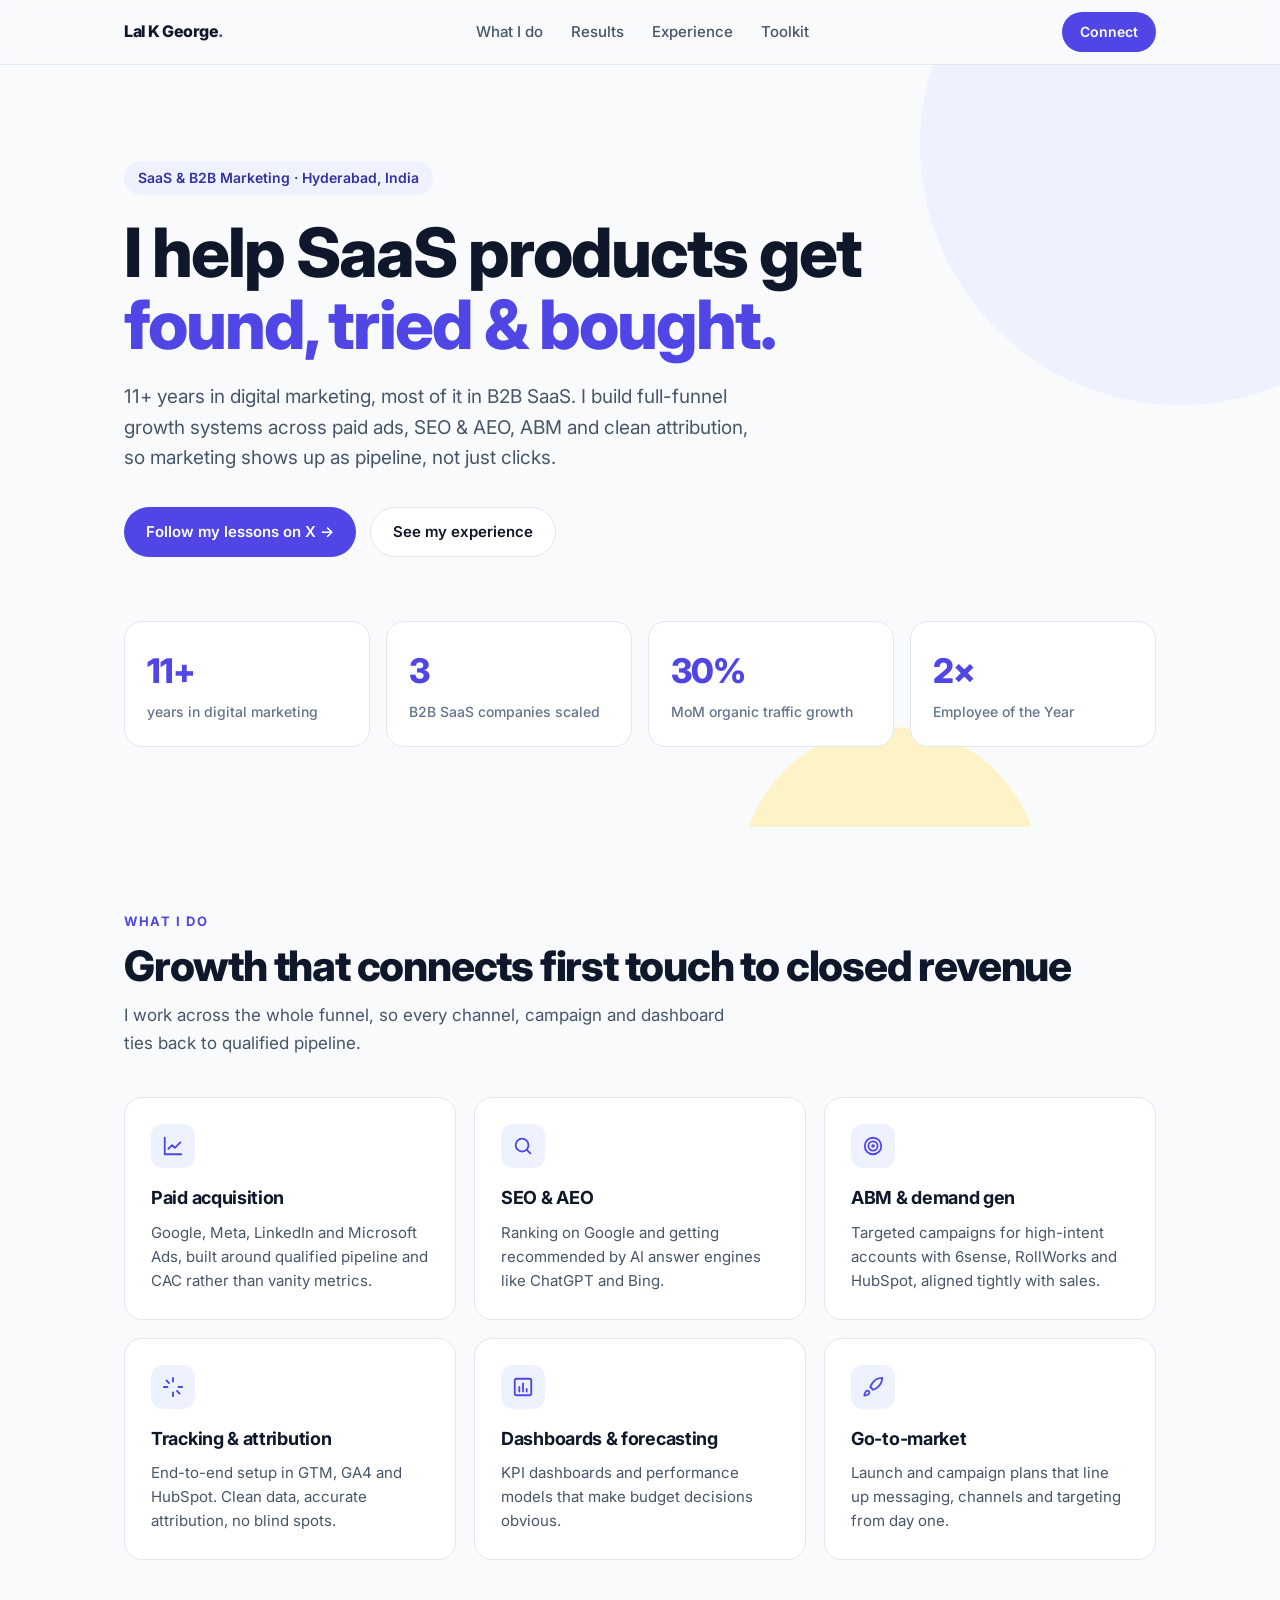
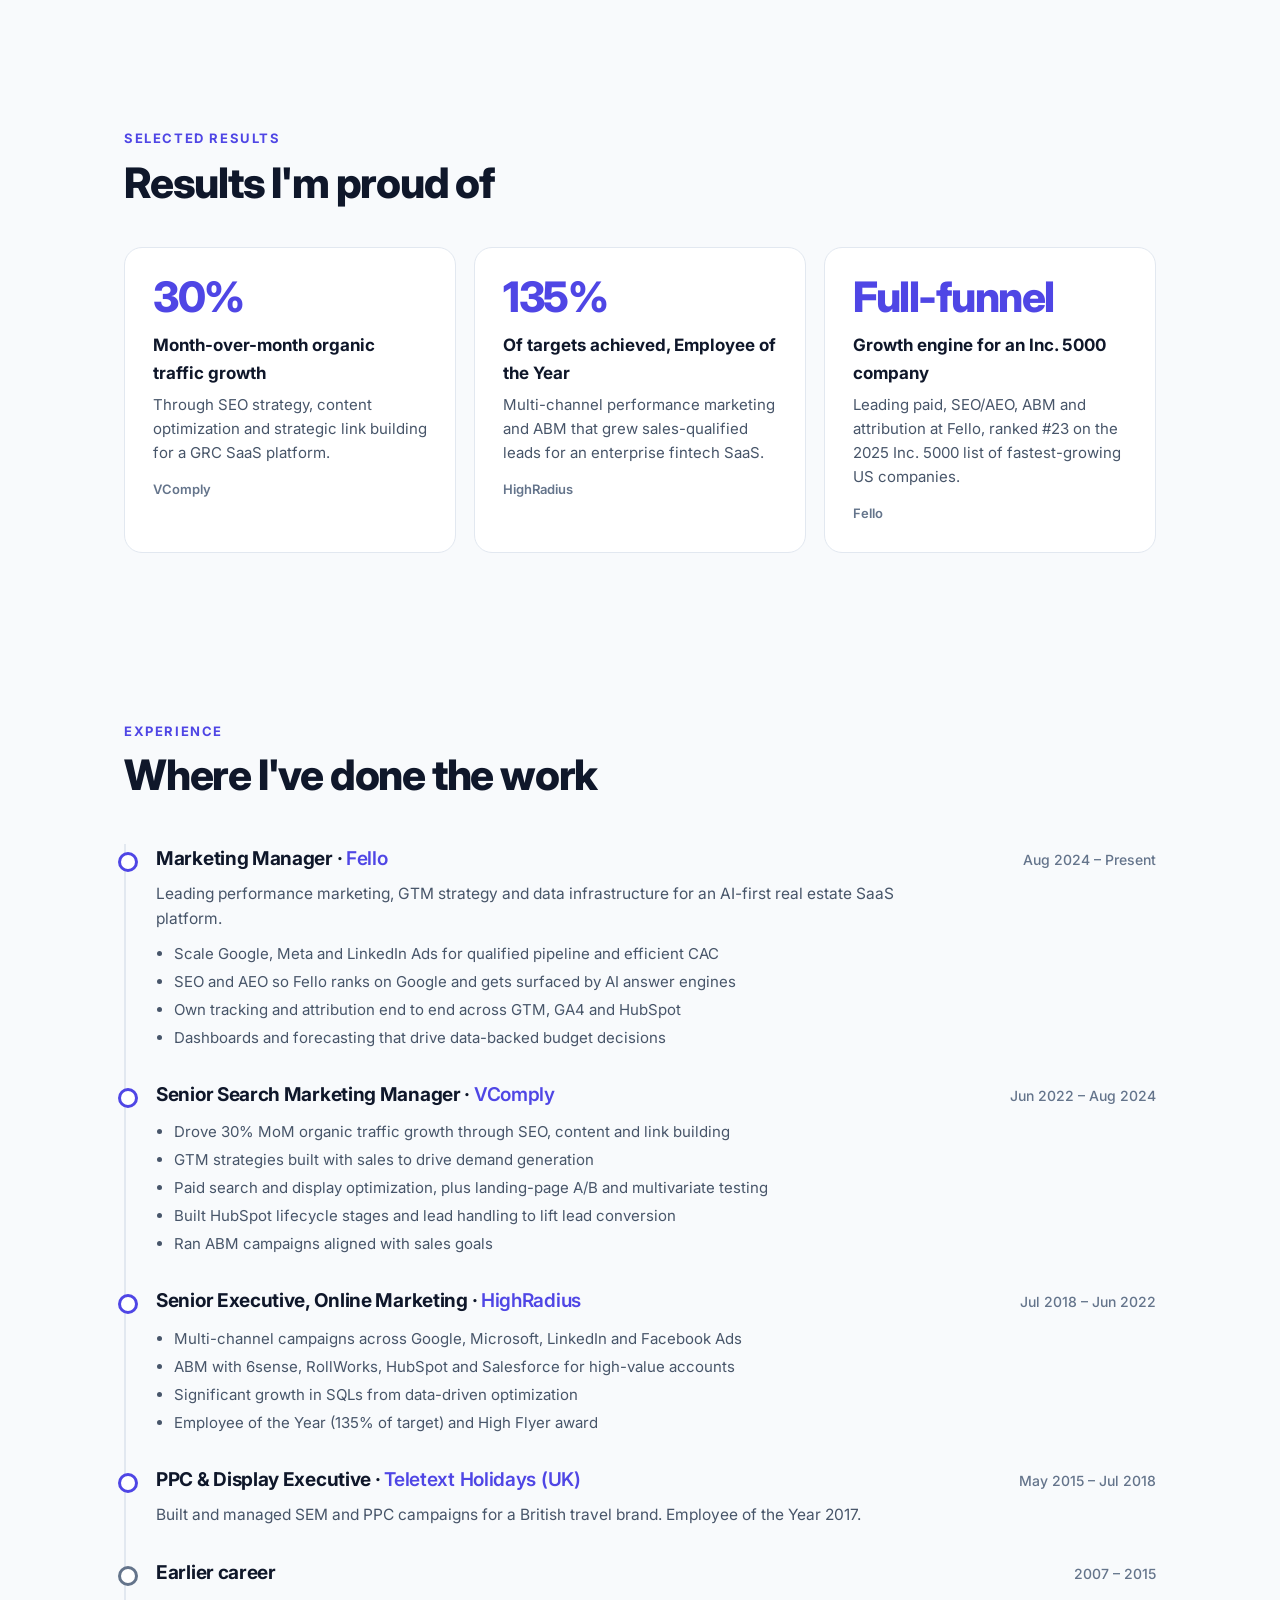
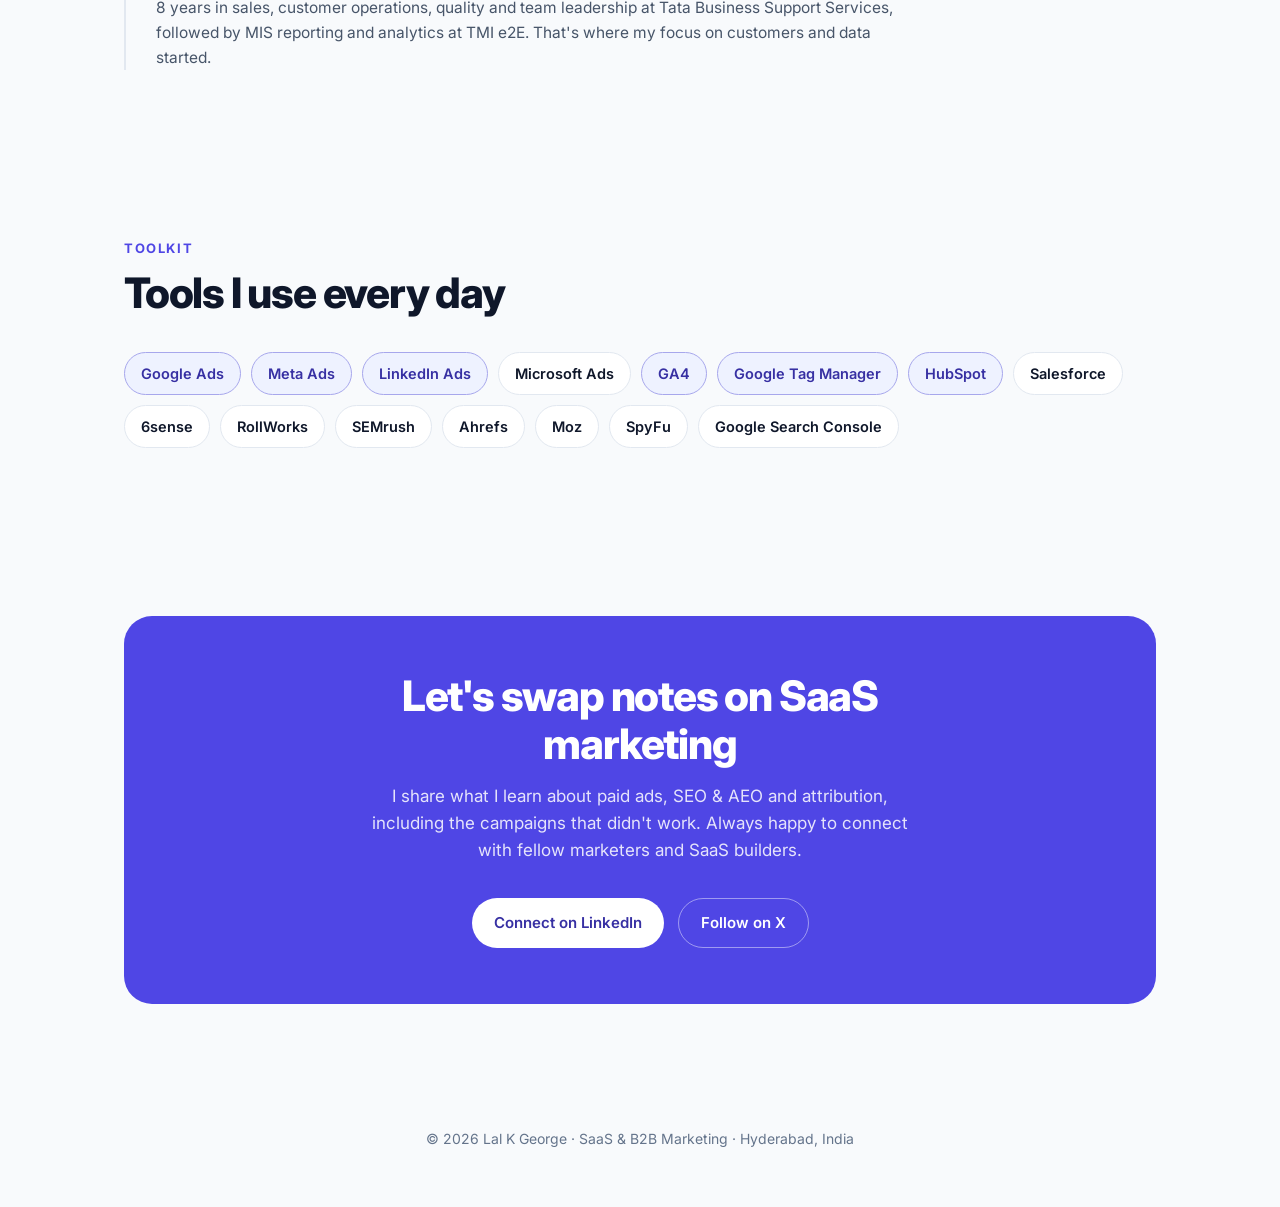
==== index.html @ f2c88217 "Portfolio site Co-Authored-By: Claude Opus 5.5 <noreply@anthropic.com>" ====
<!doctype html>
<html lang="en">
<head>
<meta charset="utf-8">
<meta name="viewport" content="width=device-width, initial-scale=1">
<title>Lal K George | SaaS Marketing</title>
<meta name="description" content="SaaS & B2B marketer with 11+ years in digital marketing. Paid ads, SEO & AEO, ABM, tracking and attribution that turn traffic into pipeline.">
<meta property="og:title" content="Lal K George | SaaS Marketing">
<meta property="og:description" content="SaaS marketer sharing real lessons on paid ads, SEO & AEO, ABM and attribution.">
<meta property="og:type" content="website">
<link rel="icon" href="data:image/svg+xml,<svg xmlns='http://www.w3.org/2000/svg' viewBox='0 0 100 100'><rect width='100' height='100' rx='22' fill='%234f46e5'/><text x='50' y='66' font-size='46' font-family='Arial' font-weight='800' fill='white' text-anchor='middle'>LG</text></svg>">
<link rel="preconnect" href="https://fonts.googleapis.com">
<link rel="preconnect" href="https://fonts.gstatic.com" crossorigin>
<link href="https://fonts.googleapis.com/css2?family=Inter:wght@400;500;600;700;800&display=swap" rel="stylesheet">
<style>
:root{
  --bg:#f8fafc; --surface:#ffffff; --ink:#0f172a; --muted:#475569; --soft:#64748b;
  --line:#e2e8f0; --accent:#4f46e5; --accent-ink:#3730a3; --accent-bg:#eef2ff; --warm:#fef3c7;
  --radius:18px; --max:1080px;
}
@media (prefers-color-scheme: dark){
  :root{--bg:#0b1220; --surface:#111a2e; --ink:#f1f5f9; --muted:#cbd5e1; --soft:#94a3b8;
    --line:#1e293b; --accent:#818cf8; --accent-ink:#c7d2fe; --accent-bg:#1e1b4b; --warm:#3b2f0b;}
}
*{box-sizing:border-box;margin:0;padding:0}
html{scroll-behavior:smooth}
body{background:var(--bg);color:var(--ink);font-family:Inter,-apple-system,Segoe UI,Helvetica,Arial,sans-serif;line-height:1.6;-webkit-font-smoothing:antialiased}
a{color:inherit}
.wrap{max-width:var(--max);margin:0 auto;padding:0 24px}

/* nav */
nav{position:sticky;top:0;z-index:10;background:color-mix(in srgb,var(--bg) 85%,transparent);backdrop-filter:blur(10px);border-bottom:1px solid var(--line)}
nav .wrap{display:flex;align-items:center;justify-content:space-between;height:64px}
.logo{font-weight:800;letter-spacing:-.5px;text-decoration:none}
.logo span{color:var(--accent)}
.links{display:flex;gap:28px;font-size:15px;font-weight:500}
.links a{text-decoration:none;color:var(--muted)}
.links a:hover{color:var(--ink)}
.btn{display:inline-flex;align-items:center;gap:8px;padding:12px 22px;border-radius:999px;font-weight:600;font-size:15px;text-decoration:none;transition:transform .15s ease}
.btn:hover{transform:translateY(-1px)}
.btn-primary{background:var(--accent);color:#fff}
.btn-ghost{border:1.5px solid var(--line);color:var(--ink);background:var(--surface)}
nav .btn{padding:9px 18px;font-size:14px}

/* hero */
.hero{position:relative;overflow:hidden;padding:96px 0 80px}
.blob{position:absolute;border-radius:50%;z-index:-1}
.b1{width:520px;height:520px;background:var(--accent-bg);right:-160px;top:-180px}
.b2{width:300px;height:300px;background:var(--warm);right:240px;bottom:-200px}
.eyebrow{display:inline-block;font-size:14px;font-weight:600;color:var(--accent-ink);background:var(--accent-bg);padding:6px 14px;border-radius:999px;margin-bottom:22px}
h1{font-size:clamp(40px,6vw,68px);line-height:1.05;letter-spacing:-2px;font-weight:800;max-width:820px}
h1 em{font-style:normal;color:var(--accent)}
.lede{margin-top:22px;font-size:19px;color:var(--muted);max-width:640px}
.cta{margin-top:34px;display:flex;gap:14px;flex-wrap:wrap}

/* stats */
.stats{display:grid;grid-template-columns:repeat(4,1fr);gap:16px;margin-top:64px}
.stat{background:var(--surface);border:1px solid var(--line);border-radius:var(--radius);padding:22px}
.stat b{display:block;font-size:34px;letter-spacing:-1px;font-weight:800;color:var(--accent)}
.stat span{font-size:14px;color:var(--soft);font-weight:500}

/* sections */
section{padding:84px 0}
.label{font-size:13px;font-weight:700;letter-spacing:1.6px;text-transform:uppercase;color:var(--accent)}
h2{font-size:clamp(30px,4vw,42px);letter-spacing:-1.2px;line-height:1.15;margin-top:10px;font-weight:800}
.intro{color:var(--muted);margin-top:12px;max-width:620px;font-size:17px}

.grid3{display:grid;grid-template-columns:repeat(3,1fr);gap:18px;margin-top:40px}
.card{background:var(--surface);border:1px solid var(--line);border-radius:var(--radius);padding:26px}
.card .ic{width:44px;height:44px;border-radius:12px;background:var(--accent-bg);color:var(--accent);display:grid;place-items:center;margin-bottom:16px}
.card h3{font-size:18px;letter-spacing:-.3px}
.card p{color:var(--muted);font-size:15px;margin-top:8px}

/* results */
.results{display:grid;grid-template-columns:repeat(3,1fr);gap:18px;margin-top:40px}
.result{border-radius:var(--radius);padding:28px;background:var(--surface);border:1px solid var(--line);position:relative;overflow:hidden}
.result .big{font-size:42px;font-weight:800;letter-spacing:-1.5px;color:var(--accent);line-height:1}
.result h3{margin-top:14px;font-size:17px}
.result p{color:var(--muted);font-size:15px;margin-top:6px}
.result .where{margin-top:14px;font-size:13px;color:var(--soft);font-weight:600}

/* timeline */
.timeline{margin-top:44px;border-left:2px solid var(--line);padding-left:30px;display:grid;gap:30px}
.job{position:relative}
.job:before{content:"";position:absolute;left:-38px;top:8px;width:14px;height:14px;border-radius:50%;background:var(--surface);border:3px solid var(--accent)}
.job .top{display:flex;justify-content:space-between;gap:16px;flex-wrap:wrap;align-items:baseline}
.job h3{font-size:19px;letter-spacing:-.3px}
.job .co{color:var(--accent);font-weight:600}
.job .when{font-size:14px;color:var(--soft);font-weight:500}
.job p{color:var(--muted);margin-top:8px;font-size:15.5px;max-width:760px}
.job ul{margin-top:10px;padding-left:18px;color:var(--muted);font-size:15px;display:grid;gap:4px;max-width:760px}
.job.earlier:before{border-color:var(--soft)}

/* toolkit */
.tools{display:flex;flex-wrap:wrap;gap:10px;margin-top:34px}
.tool{padding:9px 16px;border-radius:999px;background:var(--surface);border:1.5px solid var(--line);font-size:14.5px;font-weight:600}
.tool.k{border-color:color-mix(in srgb,var(--accent) 40%,var(--line));color:var(--accent-ink);background:var(--accent-bg)}

/* contact */
.contact{background:var(--accent);color:#fff;border-radius:28px;padding:56px;text-align:center;position:relative;overflow:hidden}
.contact h2{color:#fff;margin:0 auto;max-width:640px}
.contact p{color:rgba(255,255,255,.85);margin:14px auto 0;max-width:560px;font-size:17px}
.contact .cta{justify-content:center}
.contact .btn-primary{background:#fff;color:#3730a3}
.contact .btn-ghost{background:transparent;color:#fff;border-color:rgba(255,255,255,.45)}
footer{padding:40px 0 56px;color:var(--soft);font-size:14px;text-align:center}

@media (max-width:860px){
  .links{display:none}
  .stats{grid-template-columns:repeat(2,1fr)}
  .grid3,.results{grid-template-columns:1fr}
  .hero{padding:64px 0 56px}
  section{padding:64px 0}
  .contact{padding:40px 22px}
  .b2{right:-60px}
}
@media (max-width:420px){ .wrap{padding:0 16px} .stat b{font-size:28px} }
</style>
</head>
<body>

<nav>
  <div class="wrap">
    <a class="logo" href="#">Lal K George<span>.</span></a>
    <div class="links">
      <a href="#services">What I do</a>
      <a href="#results">Results</a>
      <a href="#experience">Experience</a>
      <a href="#toolkit">Toolkit</a>
    </div>
    <a class="btn btn-primary" href="#contact">Connect</a>
  </div>
</nav>

<header class="hero">
  <div class="blob b1"></div><div class="blob b2"></div>
  <div class="wrap">
    <span class="eyebrow">SaaS &amp; B2B Marketing · Hyderabad, India</span>
    <h1>I help SaaS products get <em>found, tried &amp; bought.</em></h1>
    <p class="lede">11+ years in digital marketing, most of it in B2B SaaS. I build full-funnel growth systems across paid ads, SEO &amp; AEO, ABM and clean attribution, so marketing shows up as pipeline, not just clicks.</p>
    <div class="cta">
      <a class="btn btn-primary" href="https://x.com/LALKGEORGE" target="_blank" rel="noopener">Follow my lessons on X →</a>
      <a class="btn btn-ghost" href="#experience">See my experience</a>
    </div>

    <div class="stats">
      <div class="stat"><b>11+</b><span>years in digital marketing</span></div>
      <div class="stat"><b>3</b><span>B2B SaaS companies scaled</span></div>
      <div class="stat"><b>30%</b><span>MoM organic traffic growth</span></div>
      <div class="stat"><b>2×</b><span>Employee of the Year</span></div>
    </div>
  </div>
</header>

<section id="services">
  <div class="wrap">
    <div class="label">What I do</div>
    <h2>Growth that connects first touch to closed revenue</h2>
    <p class="intro">I work across the whole funnel, so every channel, campaign and dashboard ties back to qualified pipeline.</p>
    <div class="grid3">
      <div class="card">
        <div class="ic"><svg width="22" height="22" viewBox="0 0 24 24" fill="none" stroke="currentColor" stroke-width="2" stroke-linecap="round" stroke-linejoin="round"><path d="M3 3v18h18"/><path d="m7 15 4-4 3 3 6-6"/></svg></div>
        <h3>Paid acquisition</h3>
        <p>Google, Meta, LinkedIn and Microsoft Ads, built around qualified pipeline and CAC rather than vanity metrics.</p>
      </div>
      <div class="card">
        <div class="ic"><svg width="22" height="22" viewBox="0 0 24 24" fill="none" stroke="currentColor" stroke-width="2" stroke-linecap="round" stroke-linejoin="round"><circle cx="11" cy="11" r="7"/><path d="m20 20-3.5-3.5"/></svg></div>
        <h3>SEO &amp; AEO</h3>
        <p>Ranking on Google and getting recommended by AI answer engines like ChatGPT and Bing.</p>
      </div>
      <div class="card">
        <div class="ic"><svg width="22" height="22" viewBox="0 0 24 24" fill="none" stroke="currentColor" stroke-width="2" stroke-linecap="round" stroke-linejoin="round"><circle cx="12" cy="12" r="9"/><circle cx="12" cy="12" r="5"/><circle cx="12" cy="12" r="1"/></svg></div>
        <h3>ABM &amp; demand gen</h3>
        <p>Targeted campaigns for high-intent accounts with 6sense, RollWorks and HubSpot, aligned tightly with sales.</p>
      </div>
      <div class="card">
        <div class="ic"><svg width="22" height="22" viewBox="0 0 24 24" fill="none" stroke="currentColor" stroke-width="2" stroke-linecap="round" stroke-linejoin="round"><path d="M12 2v4M12 18v4M4.9 4.9l2.8 2.8M16.3 16.3l2.8 2.8M2 12h4M18 12h4"/></svg></div>
        <h3>Tracking &amp; attribution</h3>
        <p>End-to-end setup in GTM, GA4 and HubSpot. Clean data, accurate attribution, no blind spots.</p>
      </div>
      <div class="card">
        <div class="ic"><svg width="22" height="22" viewBox="0 0 24 24" fill="none" stroke="currentColor" stroke-width="2" stroke-linecap="round" stroke-linejoin="round"><rect x="3" y="3" width="18" height="18" rx="2"/><path d="M8 17v-5M12 17V8M16 17v-3"/></svg></div>
        <h3>Dashboards &amp; forecasting</h3>
        <p>KPI dashboards and performance models that make budget decisions obvious.</p>
      </div>
      <div class="card">
        <div class="ic"><svg width="22" height="22" viewBox="0 0 24 24" fill="none" stroke="currentColor" stroke-width="2" stroke-linecap="round" stroke-linejoin="round"><path d="M4.5 16.5c-1.5 1.3-2 5-2 5s3.7-.5 5-2c.7-.8.7-2.1-.1-2.9a2.2 2.2 0 0 0-2.9-.1z"/><path d="M12 15l-3-3a22 22 0 0 1 2-3.9A12.9 12.9 0 0 1 22 2c0 2.7-.8 7.5-6 11a22.4 22.4 0 0 1-4 2z"/></svg></div>
        <h3>Go-to-market</h3>
        <p>Launch and campaign plans that line up messaging, channels and targeting from day one.</p>
      </div>
    </div>
  </div>
</section>

<section id="results">
  <div class="wrap">
    <div class="label">Selected results</div>
    <h2>Results I'm proud of</h2>
    <div class="results">
      <div class="result">
        <div class="big">30%</div>
        <h3>Month-over-month organic traffic growth</h3>
        <p>Through SEO strategy, content optimization and strategic link building for a GRC SaaS platform.</p>
        <div class="where">VComply</div>
      </div>
      <div class="result">
        <div class="big">135%</div>
        <h3>Of targets achieved, Employee of the Year</h3>
        <p>Multi-channel performance marketing and ABM that grew sales-qualified leads for an enterprise fintech SaaS.</p>
        <div class="where">HighRadius</div>
      </div>
      <div class="result">
        <div class="big">Full-funnel</div>
        <h3>Growth engine for an Inc. 5000 company</h3>
        <p>Leading paid, SEO/AEO, ABM and attribution at Fello, ranked #23 on the 2025 Inc. 5000 list of fastest-growing US companies.</p>
        <div class="where">Fello</div>
      </div>
    </div>
  </div>
</section>

<section id="experience">
  <div class="wrap">
    <div class="label">Experience</div>
    <h2>Where I've done the work</h2>
    <div class="timeline">
      <div class="job">
        <div class="top"><h3>Marketing Manager · <span class="co">Fello</span></h3><span class="when">Aug 2024 – Present</span></div>
        <p>Leading performance marketing, GTM strategy and data infrastructure for an AI-first real estate SaaS platform.</p>
        <ul>
          <li>Scale Google, Meta and LinkedIn Ads for qualified pipeline and efficient CAC</li>
          <li>SEO and AEO so Fello ranks on Google and gets surfaced by AI answer engines</li>
          <li>Own tracking and attribution end to end across GTM, GA4 and HubSpot</li>
          <li>Dashboards and forecasting that drive data-backed budget decisions</li>
        </ul>
      </div>
      <div class="job">
        <div class="top"><h3>Senior Search Marketing Manager · <span class="co">VComply</span></h3><span class="when">Jun 2022 – Aug 2024</span></div>
        <ul>
          <li>Drove 30% MoM organic traffic growth through SEO, content and link building</li>
          <li>GTM strategies built with sales to drive demand generation</li>
          <li>Paid search and display optimization, plus landing-page A/B and multivariate testing</li>
          <li>Built HubSpot lifecycle stages and lead handling to lift lead conversion</li>
          <li>Ran ABM campaigns aligned with sales goals</li>
        </ul>
      </div>
      <div class="job">
        <div class="top"><h3>Senior Executive, Online Marketing · <span class="co">HighRadius</span></h3><span class="when">Jul 2018 – Jun 2022</span></div>
        <ul>
          <li>Multi-channel campaigns across Google, Microsoft, LinkedIn and Facebook Ads</li>
          <li>ABM with 6sense, RollWorks, HubSpot and Salesforce for high-value accounts</li>
          <li>Significant growth in SQLs from data-driven optimization</li>
          <li>Employee of the Year (135% of target) and High Flyer award</li>
        </ul>
      </div>
      <div class="job">
        <div class="top"><h3>PPC &amp; Display Executive · <span class="co">Teletext Holidays (UK)</span></h3><span class="when">May 2015 – Jul 2018</span></div>
        <p>Built and managed SEM and PPC campaigns for a British travel brand. Employee of the Year 2017.</p>
      </div>
      <div class="job earlier">
        <div class="top"><h3>Earlier career</h3><span class="when">2007 – 2015</span></div>
        <p>8 years in sales, customer operations, quality and team leadership at Tata Business Support Services, followed by MIS reporting and analytics at TMI e2E. That's where my focus on customers and data started.</p>
      </div>
    </div>
  </div>
</section>

<section id="toolkit">
  <div class="wrap">
    <div class="label">Toolkit</div>
    <h2>Tools I use every day</h2>
    <div class="tools">
      <span class="tool k">Google Ads</span><span class="tool k">Meta Ads</span><span class="tool k">LinkedIn Ads</span><span class="tool">Microsoft Ads</span>
      <span class="tool k">GA4</span><span class="tool k">Google Tag Manager</span><span class="tool k">HubSpot</span><span class="tool">Salesforce</span>
      <span class="tool">6sense</span><span class="tool">RollWorks</span><span class="tool">SEMrush</span><span class="tool">Ahrefs</span>
      <span class="tool">Moz</span><span class="tool">SpyFu</span><span class="tool">Google Search Console</span>
    </div>
  </div>
</section>

<section id="contact">
  <div class="wrap">
    <div class="contact">
      <h2>Let's swap notes on SaaS marketing</h2>
      <p>I share what I learn about paid ads, SEO &amp; AEO and attribution, including the campaigns that didn't work. Always happy to connect with fellow marketers and SaaS builders.</p>
      <div class="cta">
        <a class="btn btn-primary" href="https://www.linkedin.com/in/lalkgeorge" target="_blank" rel="noopener">Connect on LinkedIn</a>
        <a class="btn btn-ghost" href="https://x.com/LALKGEORGE" target="_blank" rel="noopener">Follow on X</a>
      </div>
    </div>
  </div>
</section>

<footer>© 2026 Lal K George · SaaS &amp; B2B Marketing · Hyderabad, India</footer>

</body>
</html>
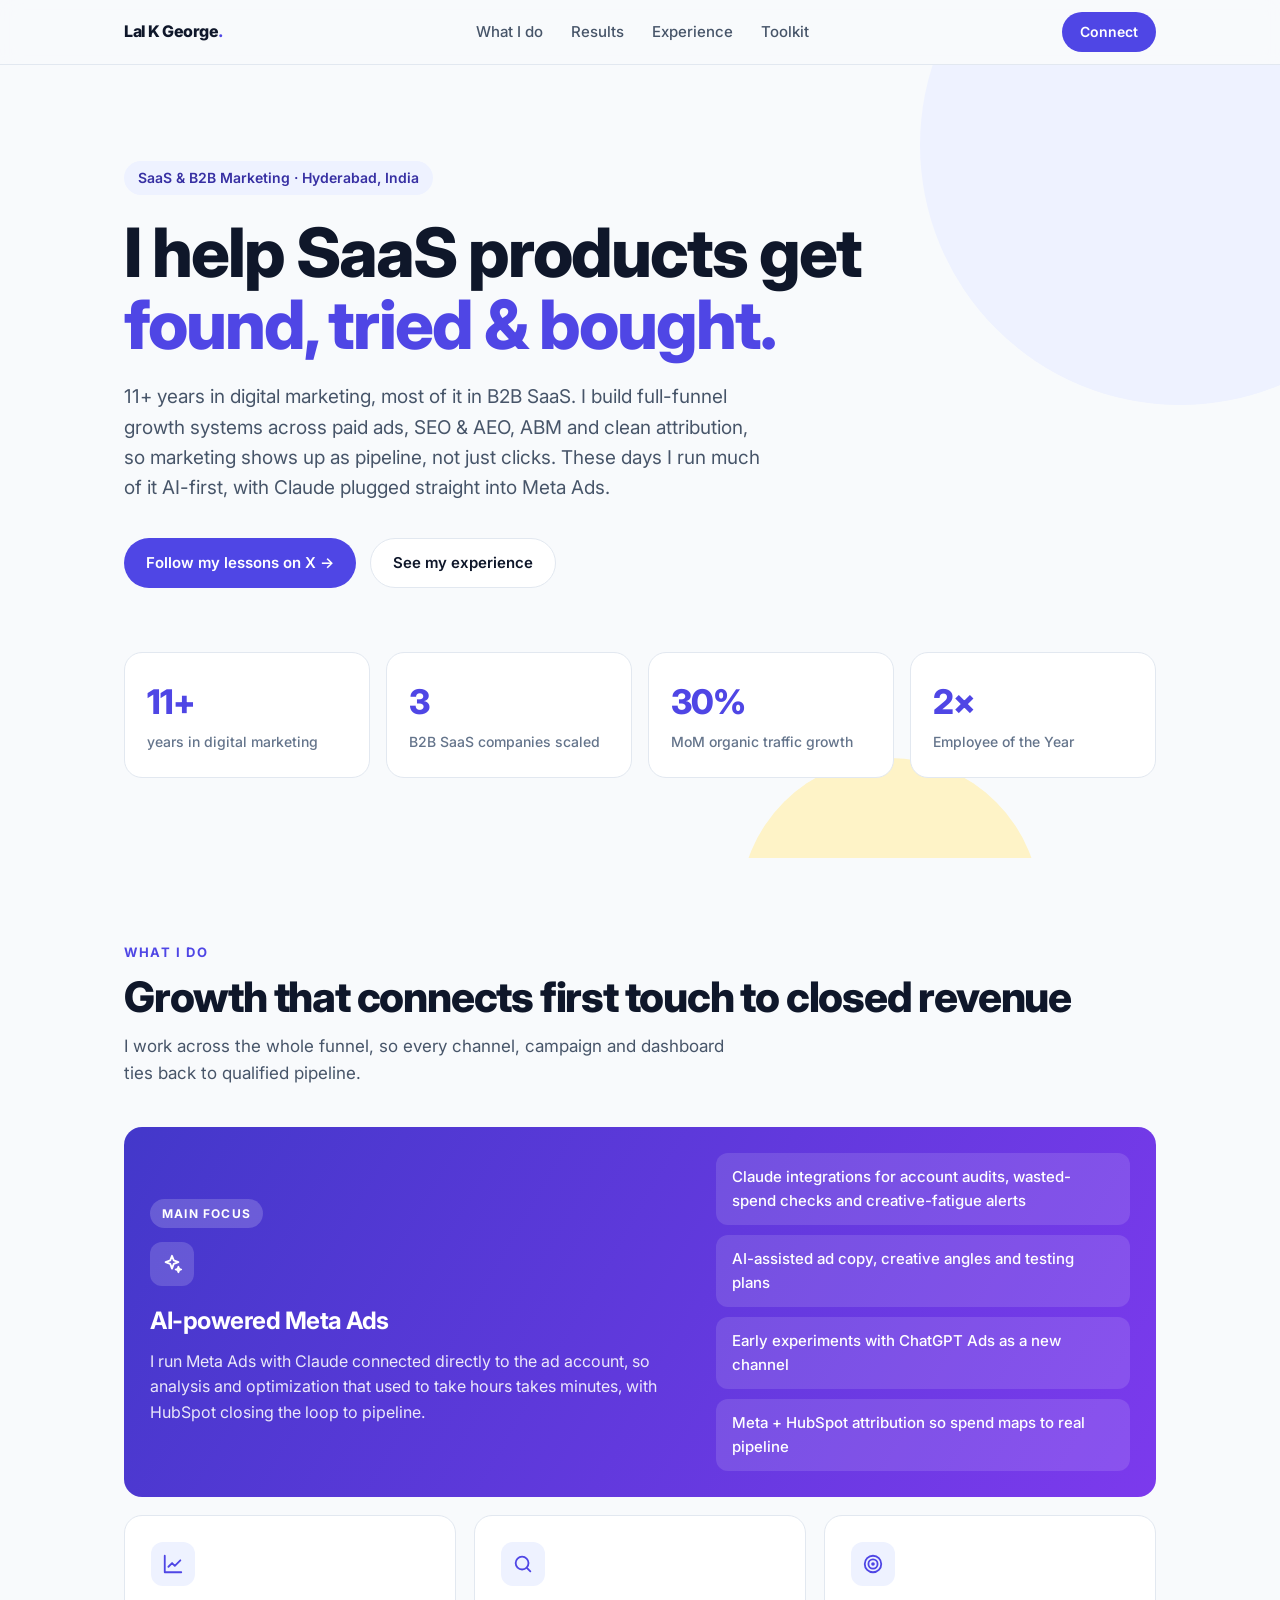
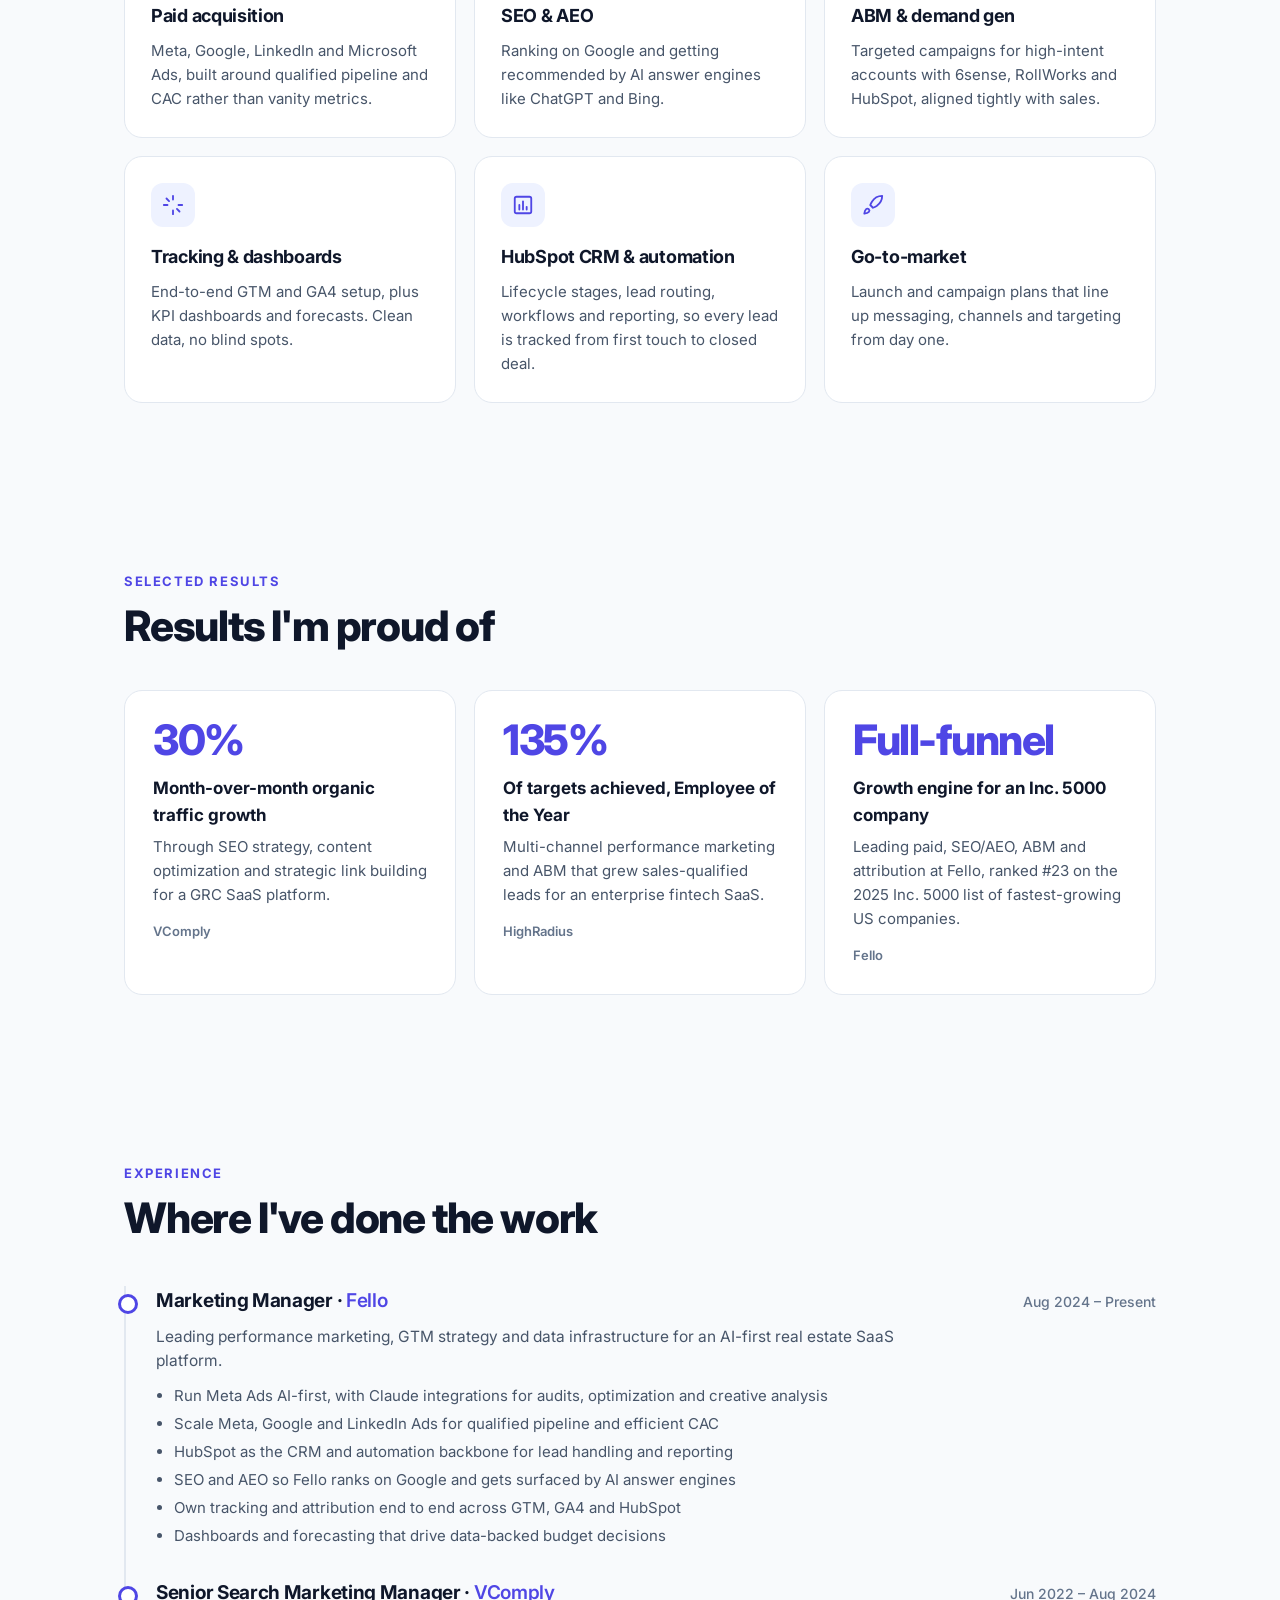
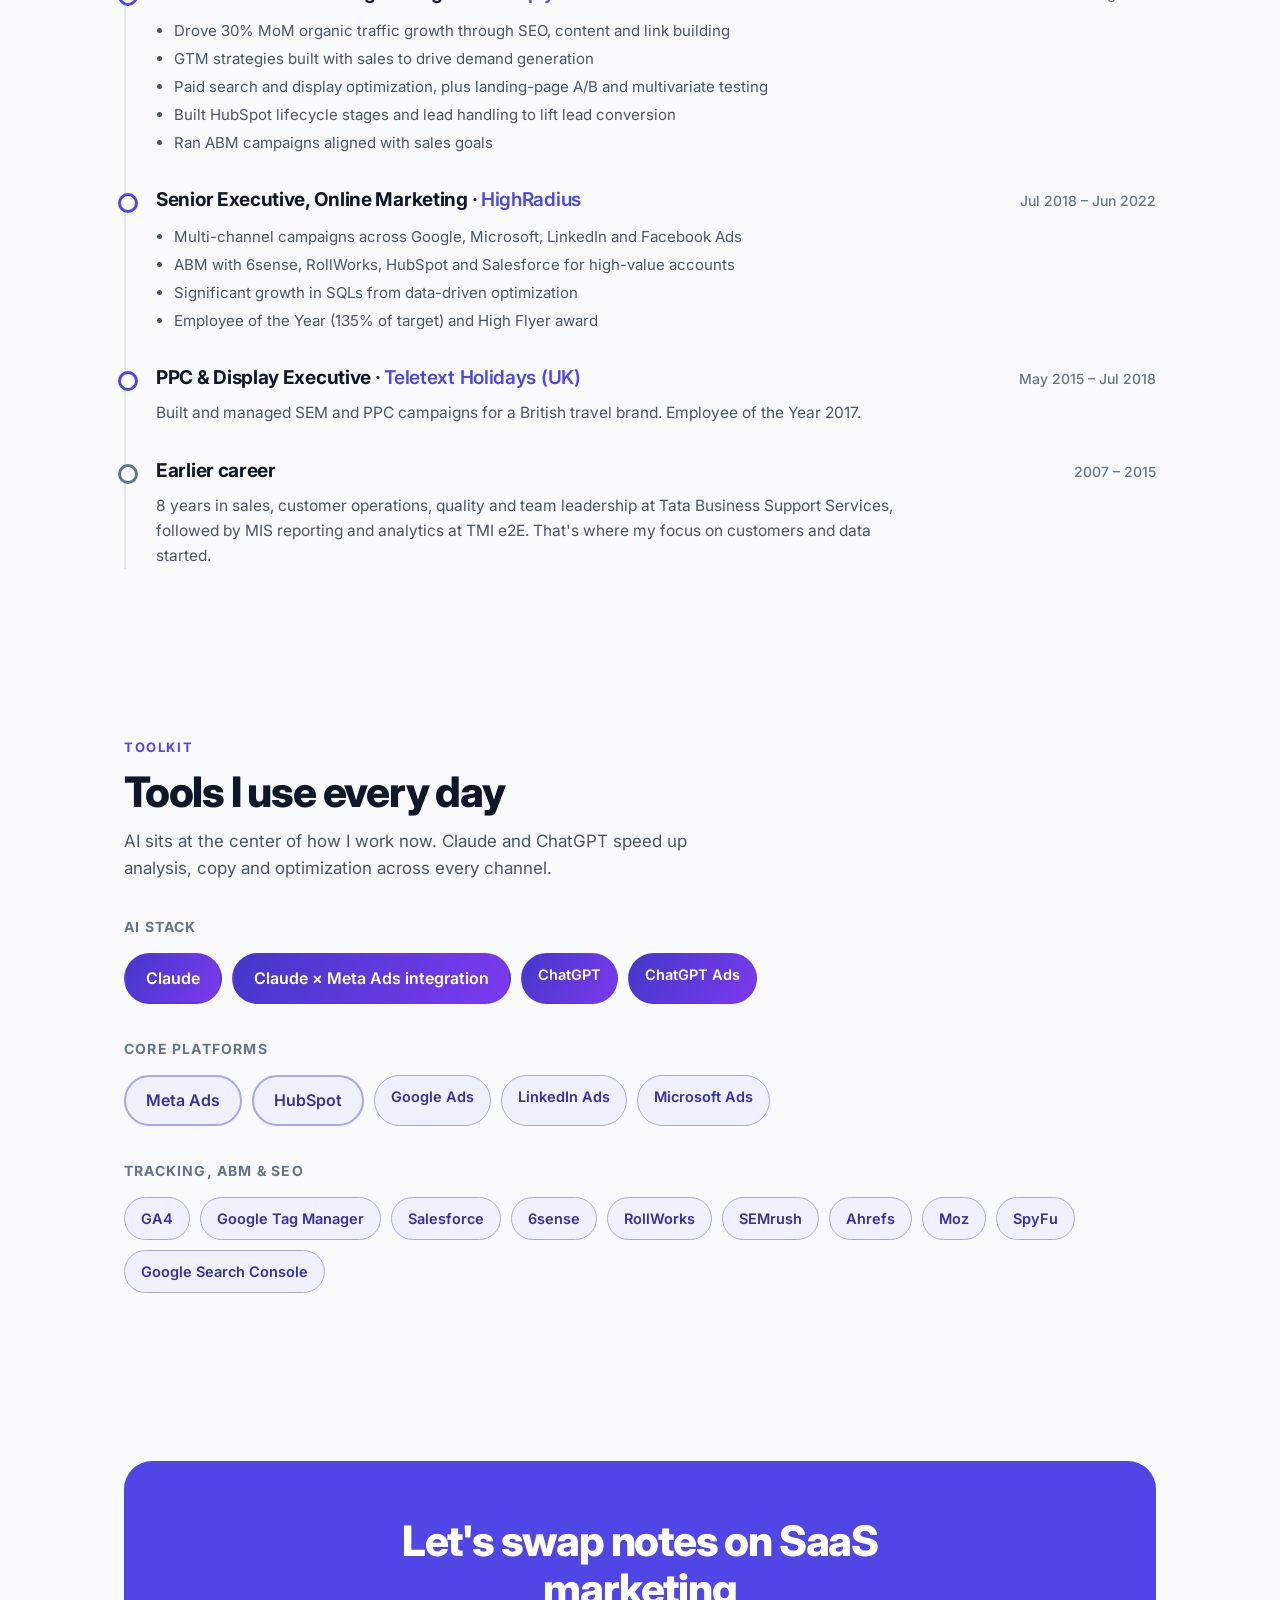
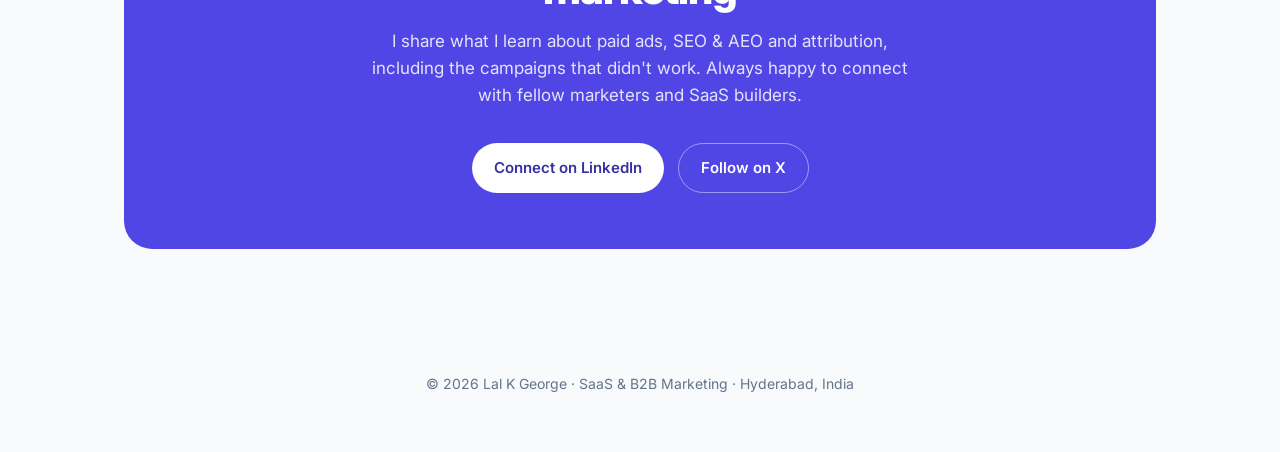
==== commit 16ca1d25: "Highlight AI-first Meta Ads, HubSpot and AI toolkit Co-Authored-By: Claude Opus 5.5 <noreply@anthrop" ====
--- a/index.html
+++ b/index.html
@@ -91,9 +91,24 @@
 .job ul{margin-top:10px;padding-left:18px;color:var(--muted);font-size:15px;display:grid;gap:4px;max-width:760px}
 .job.earlier:before{border-color:var(--soft)}
 
+/* featured AI card */
+.feature{grid-column:1/-1;display:grid;grid-template-columns:1.3fr 1fr;gap:28px;align-items:center;background:linear-gradient(120deg,#4338ca,#7c3aed);color:#fff;border:none}
+.feature h3{font-size:24px;letter-spacing:-.5px}
+.feature p{color:rgba(255,255,255,.88);font-size:16px}
+.feature .ic{background:rgba(255,255,255,.16);color:#fff}
+.feature .tag{display:inline-block;font-size:12px;font-weight:700;letter-spacing:1.2px;text-transform:uppercase;background:rgba(255,255,255,.18);padding:5px 12px;border-radius:999px;margin-bottom:14px}
+.feature ul{list-style:none;display:grid;gap:10px}
+.feature li{background:rgba(255,255,255,.12);border-radius:12px;padding:12px 16px;font-size:15px;font-weight:500}
+@media (max-width:860px){.feature{grid-template-columns:1fr}}
+
 /* toolkit */
 .tools{display:flex;flex-wrap:wrap;gap:10px;margin-top:34px}
 .tool{padding:9px 16px;border-radius:999px;background:var(--surface);border:1.5px solid var(--line);font-size:14.5px;font-weight:600}
+.tgroup{margin-top:34px}
+.tgroup h3{font-size:14px;font-weight:700;letter-spacing:1.2px;text-transform:uppercase;color:var(--soft)}
+.tgroup .tools{margin-top:14px}
+.tool.ai{background:linear-gradient(120deg,#4338ca,#7c3aed);color:#fff;border-color:transparent}
+.tool.main{font-size:16px;padding:11px 20px;border-width:2px}
 .tool.k{border-color:color-mix(in srgb,var(--accent) 40%,var(--line));color:var(--accent-ink);background:var(--accent-bg)}
 
 /* contact */
@@ -137,7 +152,7 @@
   <div class="wrap">
     <span class="eyebrow">SaaS &amp; B2B Marketing · Hyderabad, India</span>
     <h1>I help SaaS products get <em>found, tried &amp; bought.</em></h1>
-    <p class="lede">11+ years in digital marketing, most of it in B2B SaaS. I build full-funnel growth systems across paid ads, SEO &amp; AEO, ABM and clean attribution, so marketing shows up as pipeline, not just clicks.</p>
+    <p class="lede">11+ years in digital marketing, most of it in B2B SaaS. I build full-funnel growth systems across paid ads, SEO &amp; AEO, ABM and clean attribution, so marketing shows up as pipeline, not just clicks. These days I run much of it AI-first, with Claude plugged straight into Meta Ads.</p>
     <div class="cta">
       <a class="btn btn-primary" href="https://x.com/LALKGEORGE" target="_blank" rel="noopener">Follow my lessons on X →</a>
       <a class="btn btn-ghost" href="#experience">See my experience</a>
@@ -158,10 +173,24 @@
     <h2>Growth that connects first touch to closed revenue</h2>
     <p class="intro">I work across the whole funnel, so every channel, campaign and dashboard ties back to qualified pipeline.</p>
     <div class="grid3">
+      <div class="card feature">
+        <div>
+          <span class="tag">Main focus</span>
+          <div class="ic"><svg width="22" height="22" viewBox="0 0 24 24" fill="none" stroke="currentColor" stroke-width="2" stroke-linecap="round" stroke-linejoin="round"><path d="M12 3l1.9 5.1L19 10l-5.1 1.9L12 17l-1.9-5.1L5 10l5.1-1.9z"/><path d="M19 15l.8 2.2L22 18l-2.2.8L19 21l-.8-2.2L16 18l2.2-.8z"/></svg></div>
+          <h3>AI-powered Meta Ads</h3>
+          <p style="margin-top:8px">I run Meta Ads with Claude connected directly to the ad account, so analysis and optimization that used to take hours takes minutes, with HubSpot closing the loop to pipeline.</p>
+        </div>
+        <ul>
+          <li>Claude integrations for account audits, wasted-spend checks and creative-fatigue alerts</li>
+          <li>AI-assisted ad copy, creative angles and testing plans</li>
+          <li>Early experiments with ChatGPT Ads as a new channel</li>
+          <li>Meta + HubSpot attribution so spend maps to real pipeline</li>
+        </ul>
+      </div>
       <div class="card">
         <div class="ic"><svg width="22" height="22" viewBox="0 0 24 24" fill="none" stroke="currentColor" stroke-width="2" stroke-linecap="round" stroke-linejoin="round"><path d="M3 3v18h18"/><path d="m7 15 4-4 3 3 6-6"/></svg></div>
         <h3>Paid acquisition</h3>
-        <p>Google, Meta, LinkedIn and Microsoft Ads, built around qualified pipeline and CAC rather than vanity metrics.</p>
+        <p>Meta, Google, LinkedIn and Microsoft Ads, built around qualified pipeline and CAC rather than vanity metrics.</p>
       </div>
       <div class="card">
         <div class="ic"><svg width="22" height="22" viewBox="0 0 24 24" fill="none" stroke="currentColor" stroke-width="2" stroke-linecap="round" stroke-linejoin="round"><circle cx="11" cy="11" r="7"/><path d="m20 20-3.5-3.5"/></svg></div>
@@ -175,13 +204,13 @@
       </div>
       <div class="card">
         <div class="ic"><svg width="22" height="22" viewBox="0 0 24 24" fill="none" stroke="currentColor" stroke-width="2" stroke-linecap="round" stroke-linejoin="round"><path d="M12 2v4M12 18v4M4.9 4.9l2.8 2.8M16.3 16.3l2.8 2.8M2 12h4M18 12h4"/></svg></div>
-        <h3>Tracking &amp; attribution</h3>
-        <p>End-to-end setup in GTM, GA4 and HubSpot. Clean data, accurate attribution, no blind spots.</p>
+        <h3>Tracking &amp; dashboards</h3>
+        <p>End-to-end GTM and GA4 setup, plus KPI dashboards and forecasts. Clean data, no blind spots.</p>
       </div>
       <div class="card">
         <div class="ic"><svg width="22" height="22" viewBox="0 0 24 24" fill="none" stroke="currentColor" stroke-width="2" stroke-linecap="round" stroke-linejoin="round"><rect x="3" y="3" width="18" height="18" rx="2"/><path d="M8 17v-5M12 17V8M16 17v-3"/></svg></div>
-        <h3>Dashboards &amp; forecasting</h3>
-        <p>KPI dashboards and performance models that make budget decisions obvious.</p>
+        <h3>HubSpot CRM &amp; automation</h3>
+        <p>Lifecycle stages, lead routing, workflows and reporting, so every lead is tracked from first touch to closed deal.</p>
       </div>
       <div class="card">
         <div class="ic"><svg width="22" height="22" viewBox="0 0 24 24" fill="none" stroke="currentColor" stroke-width="2" stroke-linecap="round" stroke-linejoin="round"><path d="M4.5 16.5c-1.5 1.3-2 5-2 5s3.7-.5 5-2c.7-.8.7-2.1-.1-2.9a2.2 2.2 0 0 0-2.9-.1z"/><path d="M12 15l-3-3a22 22 0 0 1 2-3.9A12.9 12.9 0 0 1 22 2c0 2.7-.8 7.5-6 11a22.4 22.4 0 0 1-4 2z"/></svg></div>
@@ -228,7 +257,9 @@
         <div class="top"><h3>Marketing Manager · <span class="co">Fello</span></h3><span class="when">Aug 2024 – Present</span></div>
         <p>Leading performance marketing, GTM strategy and data infrastructure for an AI-first real estate SaaS platform.</p>
         <ul>
-          <li>Scale Google, Meta and LinkedIn Ads for qualified pipeline and efficient CAC</li>
+          <li>Run Meta Ads AI-first, with Claude integrations for audits, optimization and creative analysis</li>
+          <li>Scale Meta, Google and LinkedIn Ads for qualified pipeline and efficient CAC</li>
+          <li>HubSpot as the CRM and automation backbone for lead handling and reporting</li>
           <li>SEO and AEO so Fello ranks on Google and gets surfaced by AI answer engines</li>
           <li>Own tracking and attribution end to end across GTM, GA4 and HubSpot</li>
           <li>Dashboards and forecasting that drive data-backed budget decisions</li>
@@ -269,12 +300,17 @@
   <div class="wrap">
     <div class="label">Toolkit</div>
     <h2>Tools I use every day</h2>
-    <div class="tools">
-      <span class="tool k">Google Ads</span><span class="tool k">Meta Ads</span><span class="tool k">LinkedIn Ads</span><span class="tool">Microsoft Ads</span>
-      <span class="tool k">GA4</span><span class="tool k">Google Tag Manager</span><span class="tool k">HubSpot</span><span class="tool">Salesforce</span>
-      <span class="tool">6sense</span><span class="tool">RollWorks</span><span class="tool">SEMrush</span><span class="tool">Ahrefs</span>
-      <span class="tool">Moz</span><span class="tool">SpyFu</span><span class="tool">Google Search Console</span>
-    </div>
+    <p class="intro">AI sits at the center of how I work now. Claude and ChatGPT speed up analysis, copy and optimization across every channel.</p>
+    <div class="tgroup"><h3>AI stack</h3><div class="tools">
+      <span class="tool ai main">Claude</span><span class="tool ai main">Claude × Meta Ads integration</span><span class="tool ai">ChatGPT</span><span class="tool ai">ChatGPT Ads</span>
+    </div></div>
+    <div class="tgroup"><h3>Core platforms</h3><div class="tools">
+      <span class="tool k main">Meta Ads</span><span class="tool k main">HubSpot</span><span class="tool k">Google Ads</span><span class="tool k">LinkedIn Ads</span><span class="tool k">Microsoft Ads</span>
+    </div></div>
+    <div class="tgroup"><h3>Tracking, ABM &amp; SEO</h3><div class="tools">
+      <span class="tool k">GA4</span><span class="tool k">Google Tag Manager</span><span class="tool k">Salesforce</span><span class="tool k">6sense</span><span class="tool k">RollWorks</span>
+      <span class="tool k">SEMrush</span><span class="tool k">Ahrefs</span><span class="tool k">Moz</span><span class="tool k">SpyFu</span><span class="tool k">Google Search Console</span>
+    </div></div>
   </div>
 </section>
 
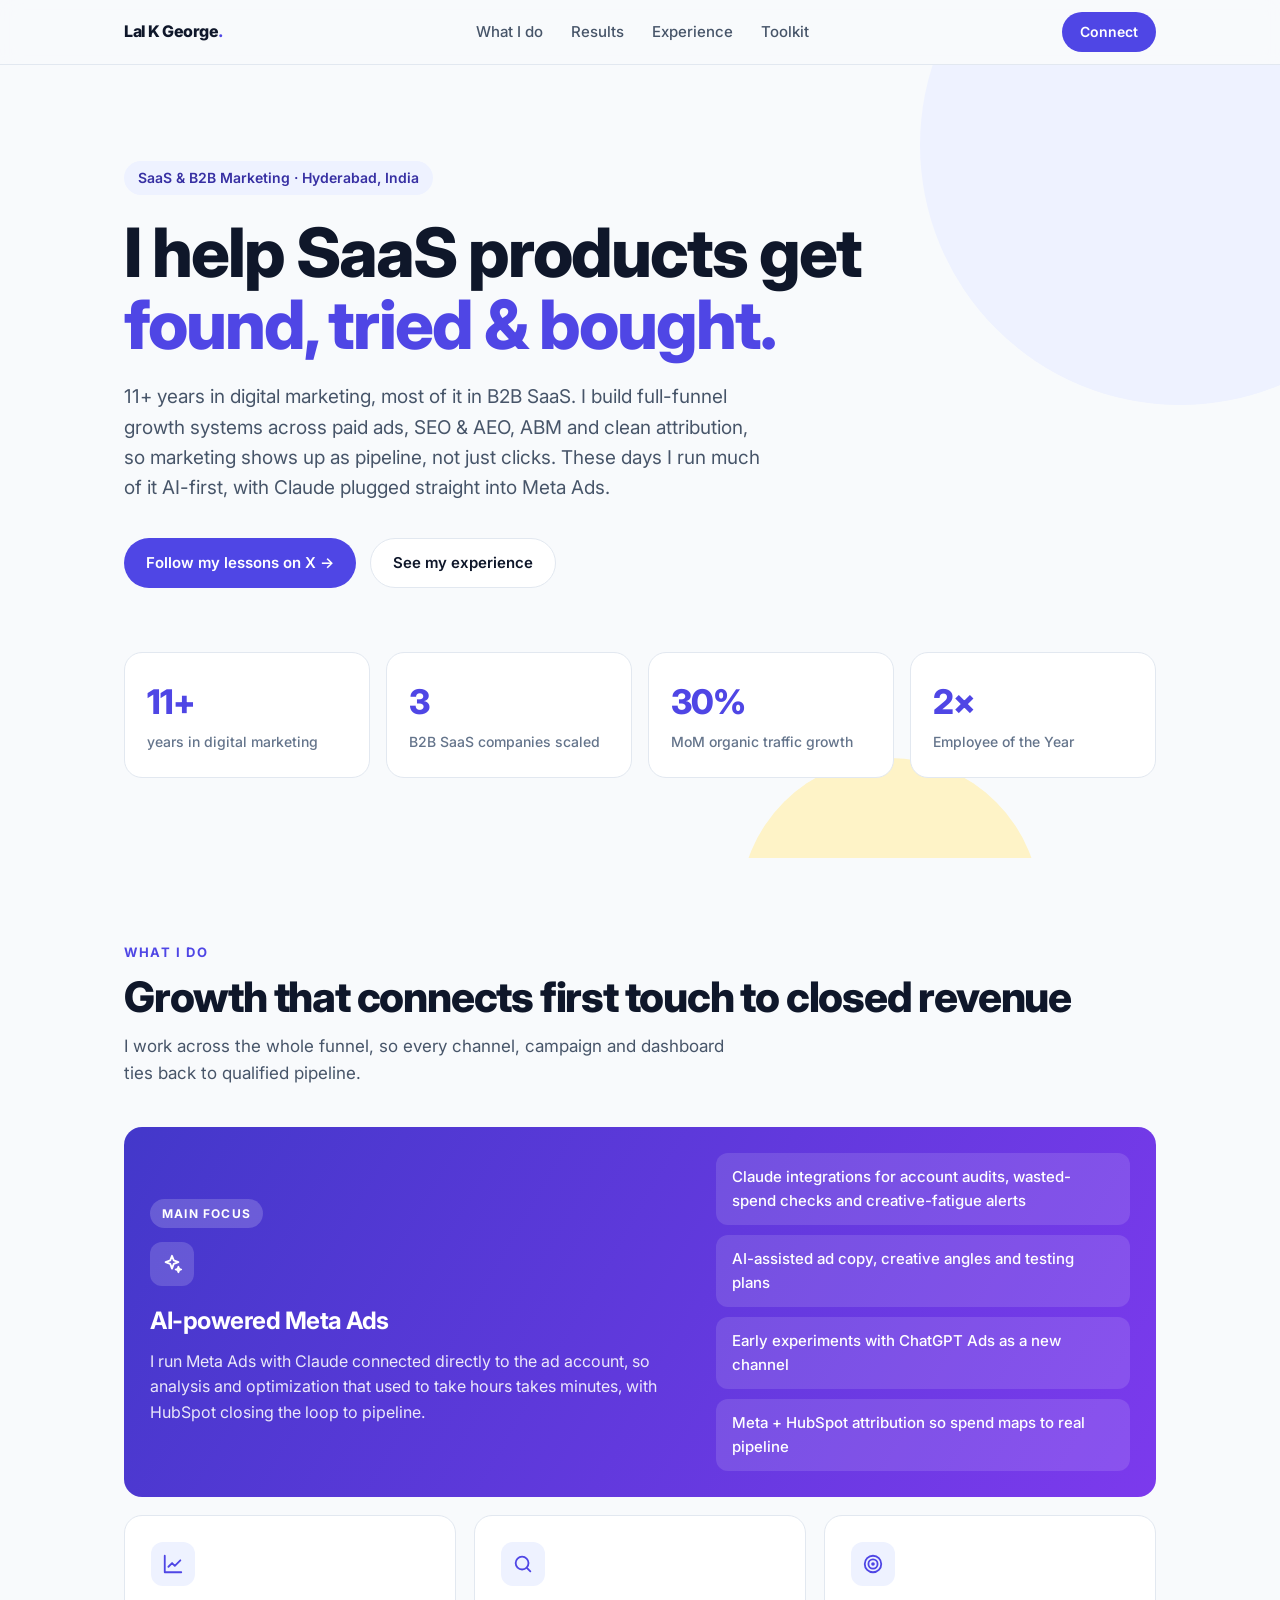
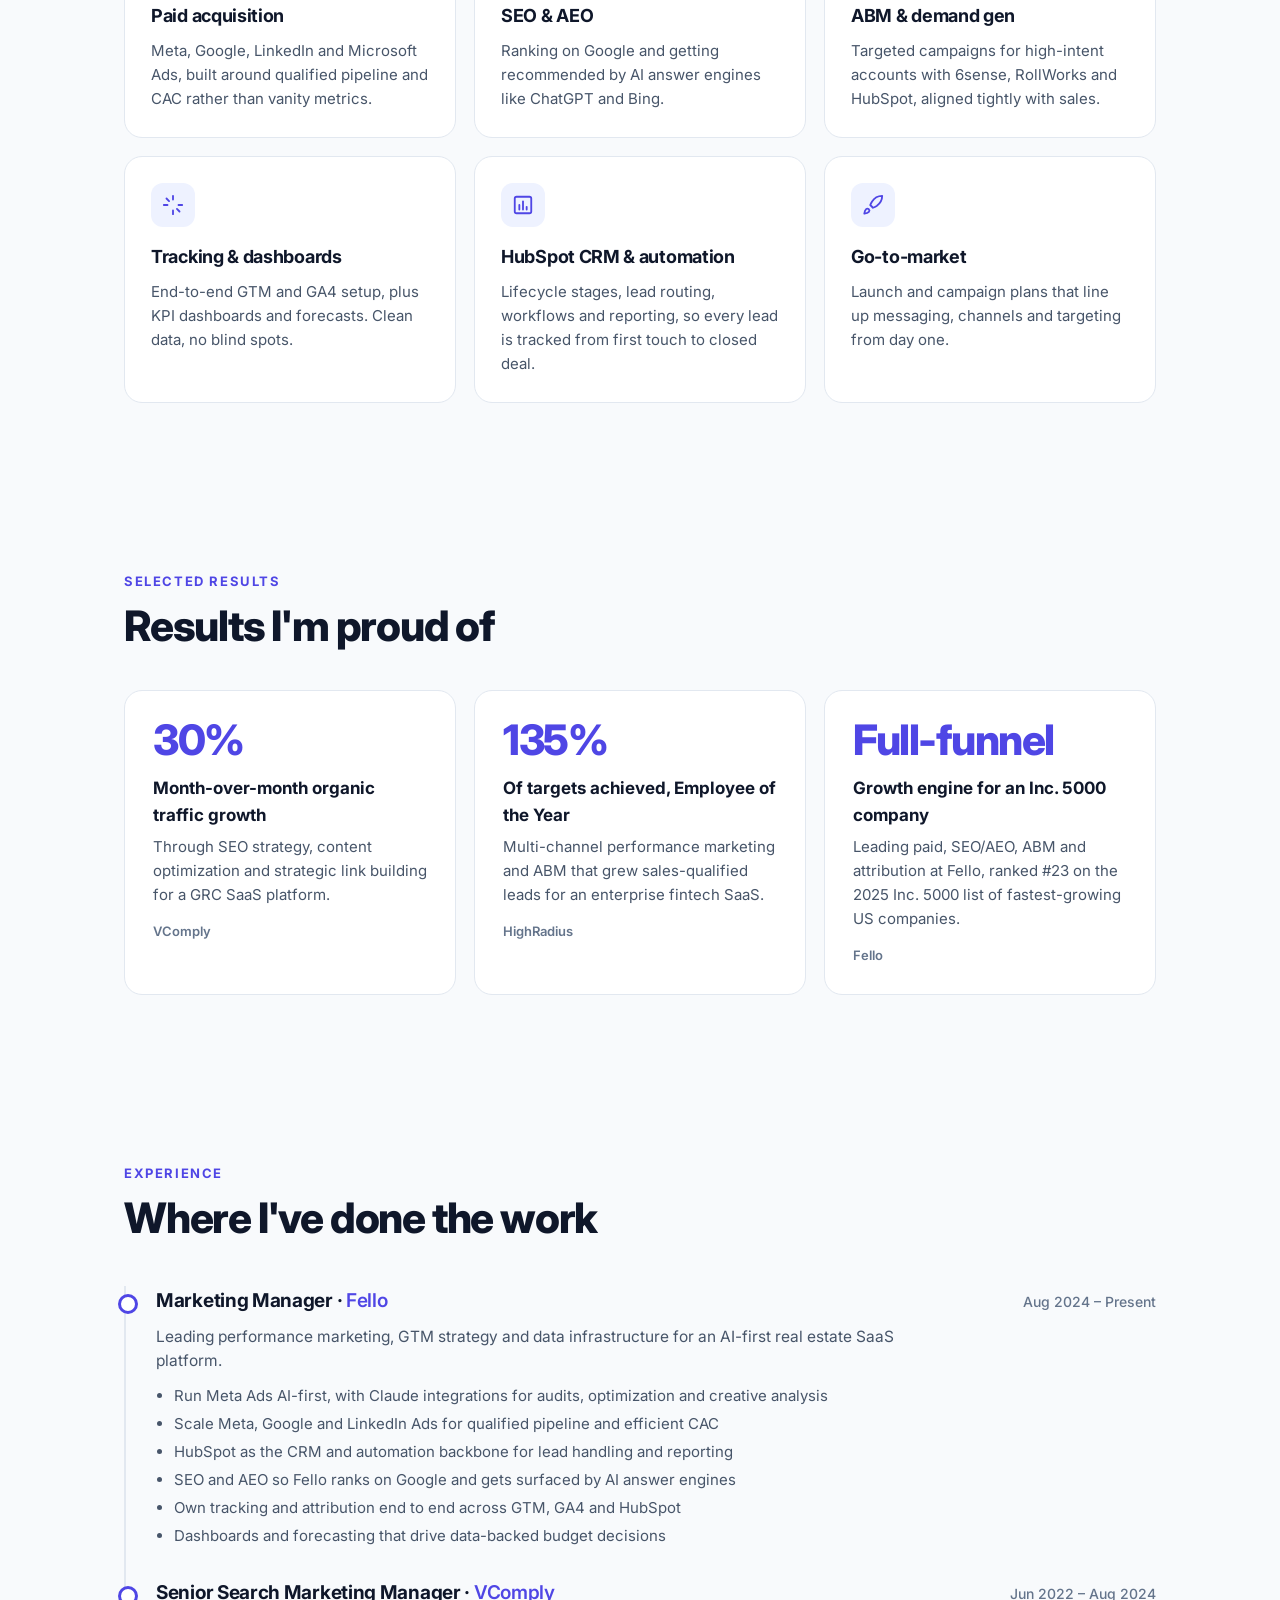
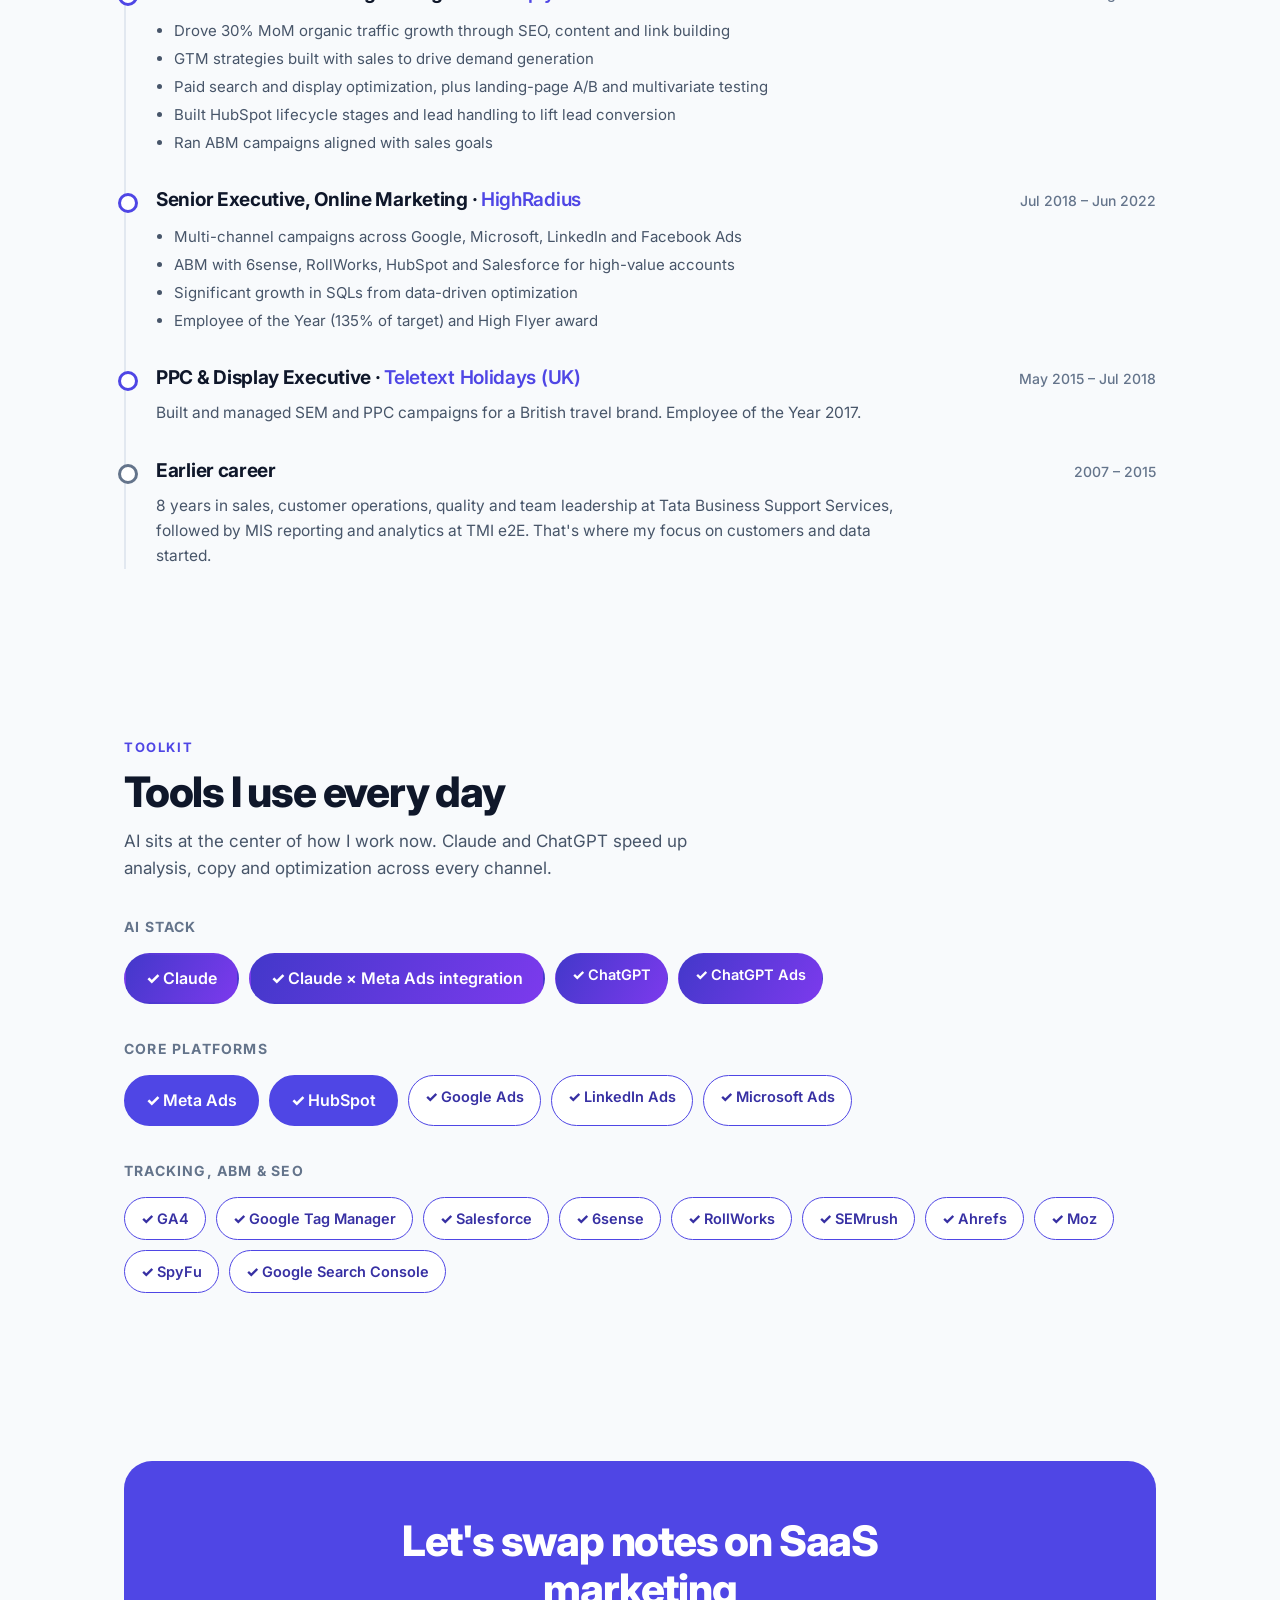
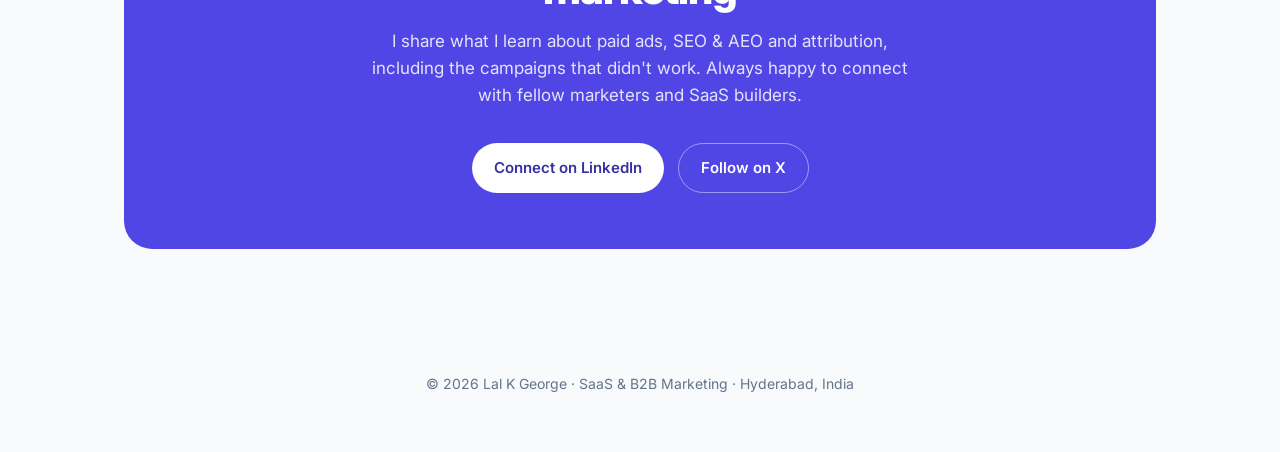
==== commit c6d6ac65: "Bolder tool chips with checkmarks; show nav links on mobile Co-Authored-By: Claude Opus 5.5 <noreply" ====
--- a/index.html
+++ b/index.html
@@ -109,7 +109,9 @@
 .tgroup .tools{margin-top:14px}
 .tool.ai{background:linear-gradient(120deg,#4338ca,#7c3aed);color:#fff;border-color:transparent}
 .tool.main{font-size:16px;padding:11px 20px;border-width:2px}
-.tool.k{border-color:color-mix(in srgb,var(--accent) 40%,var(--line));color:var(--accent-ink);background:var(--accent-bg)}
+.tool.k.main{background:var(--accent);color:#fff;border-color:var(--accent)}
+.tool.k{border-color:var(--accent);color:var(--accent-ink);background:var(--surface)}
+.tool:before{content:"✓ ";font-weight:800}
 
 /* contact */
 .contact{background:var(--accent);color:#fff;border-radius:28px;padding:56px;text-align:center;position:relative;overflow:hidden}
@@ -121,7 +123,8 @@
 footer{padding:40px 0 56px;color:var(--soft);font-size:14px;text-align:center}
 
 @media (max-width:860px){
-  .links{display:none}
+  nav .wrap{flex-wrap:wrap;height:auto;padding-top:10px;padding-bottom:10px;row-gap:8px}
+  .links{order:3;width:100%;gap:20px;overflow-x:auto;font-size:14px;white-space:nowrap;padding-bottom:2px}
   .stats{grid-template-columns:repeat(2,1fr)}
   .grid3,.results{grid-template-columns:1fr}
   .hero{padding:64px 0 56px}
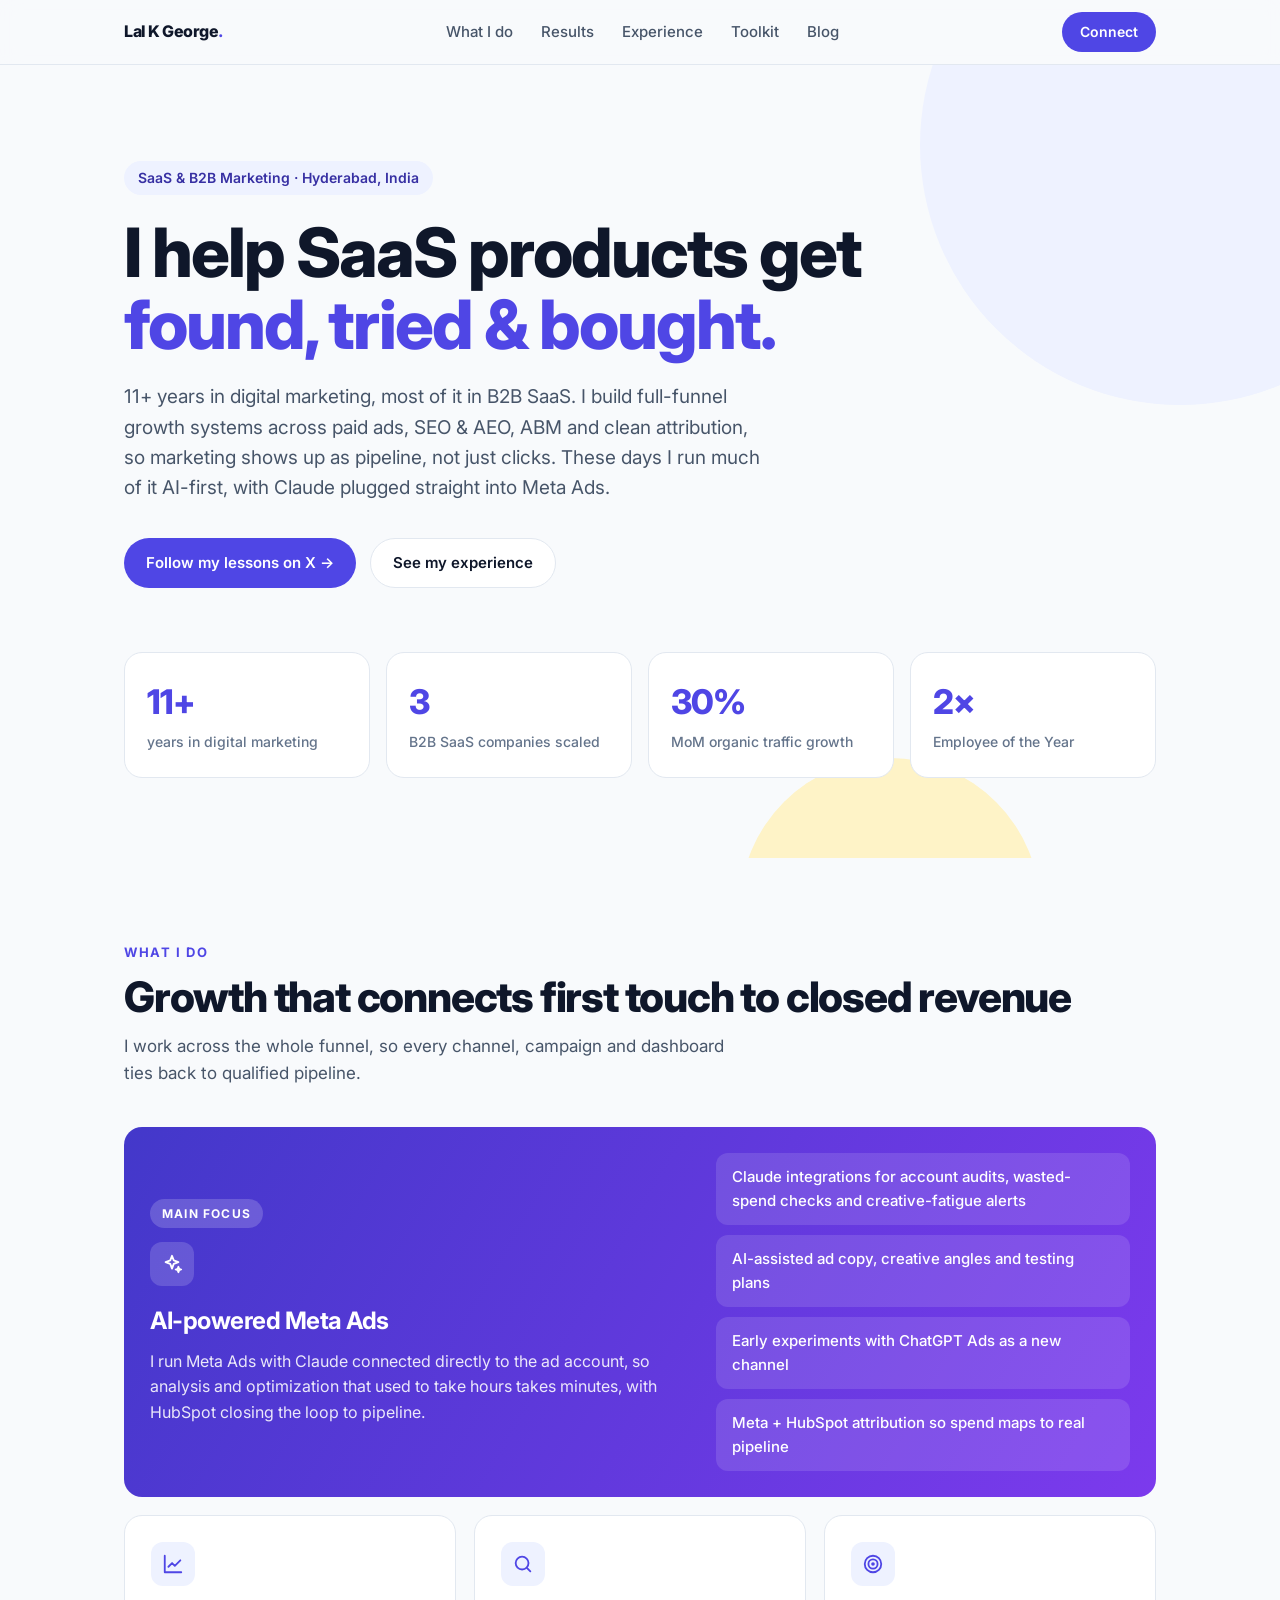
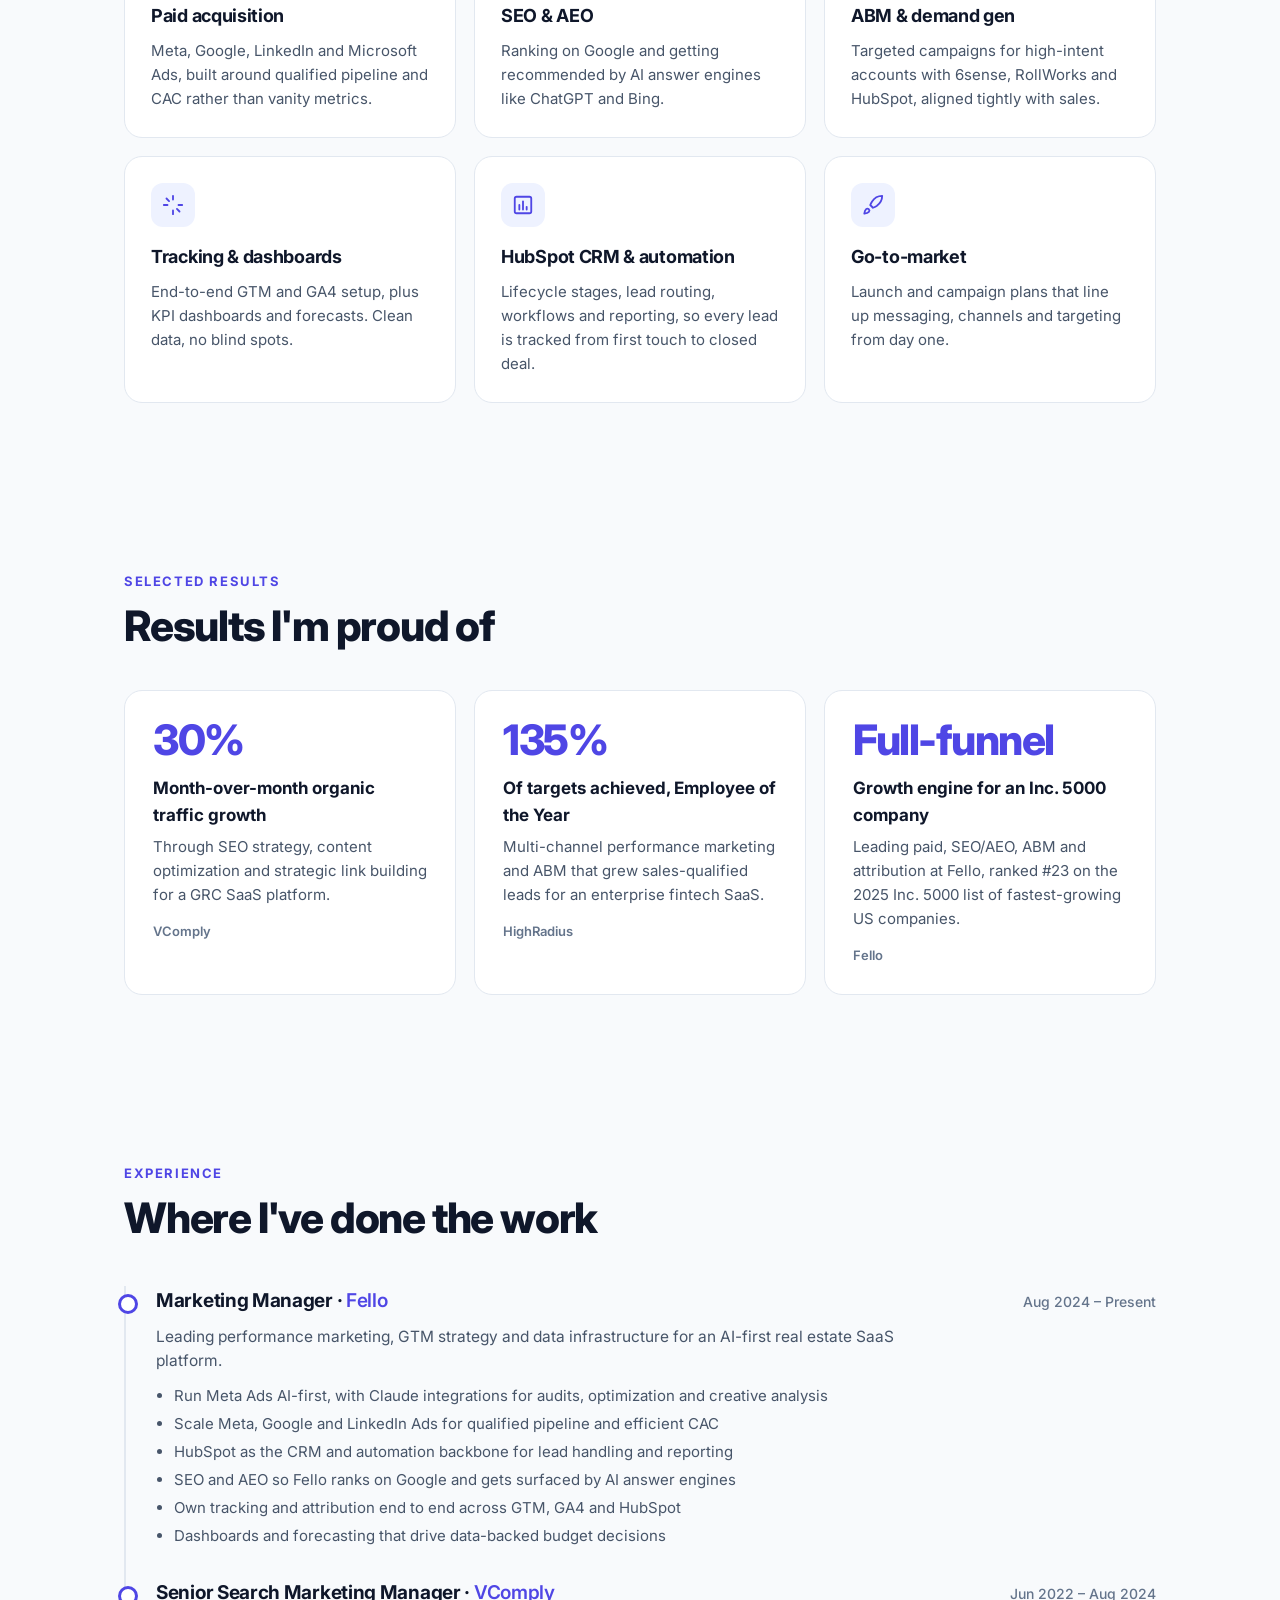
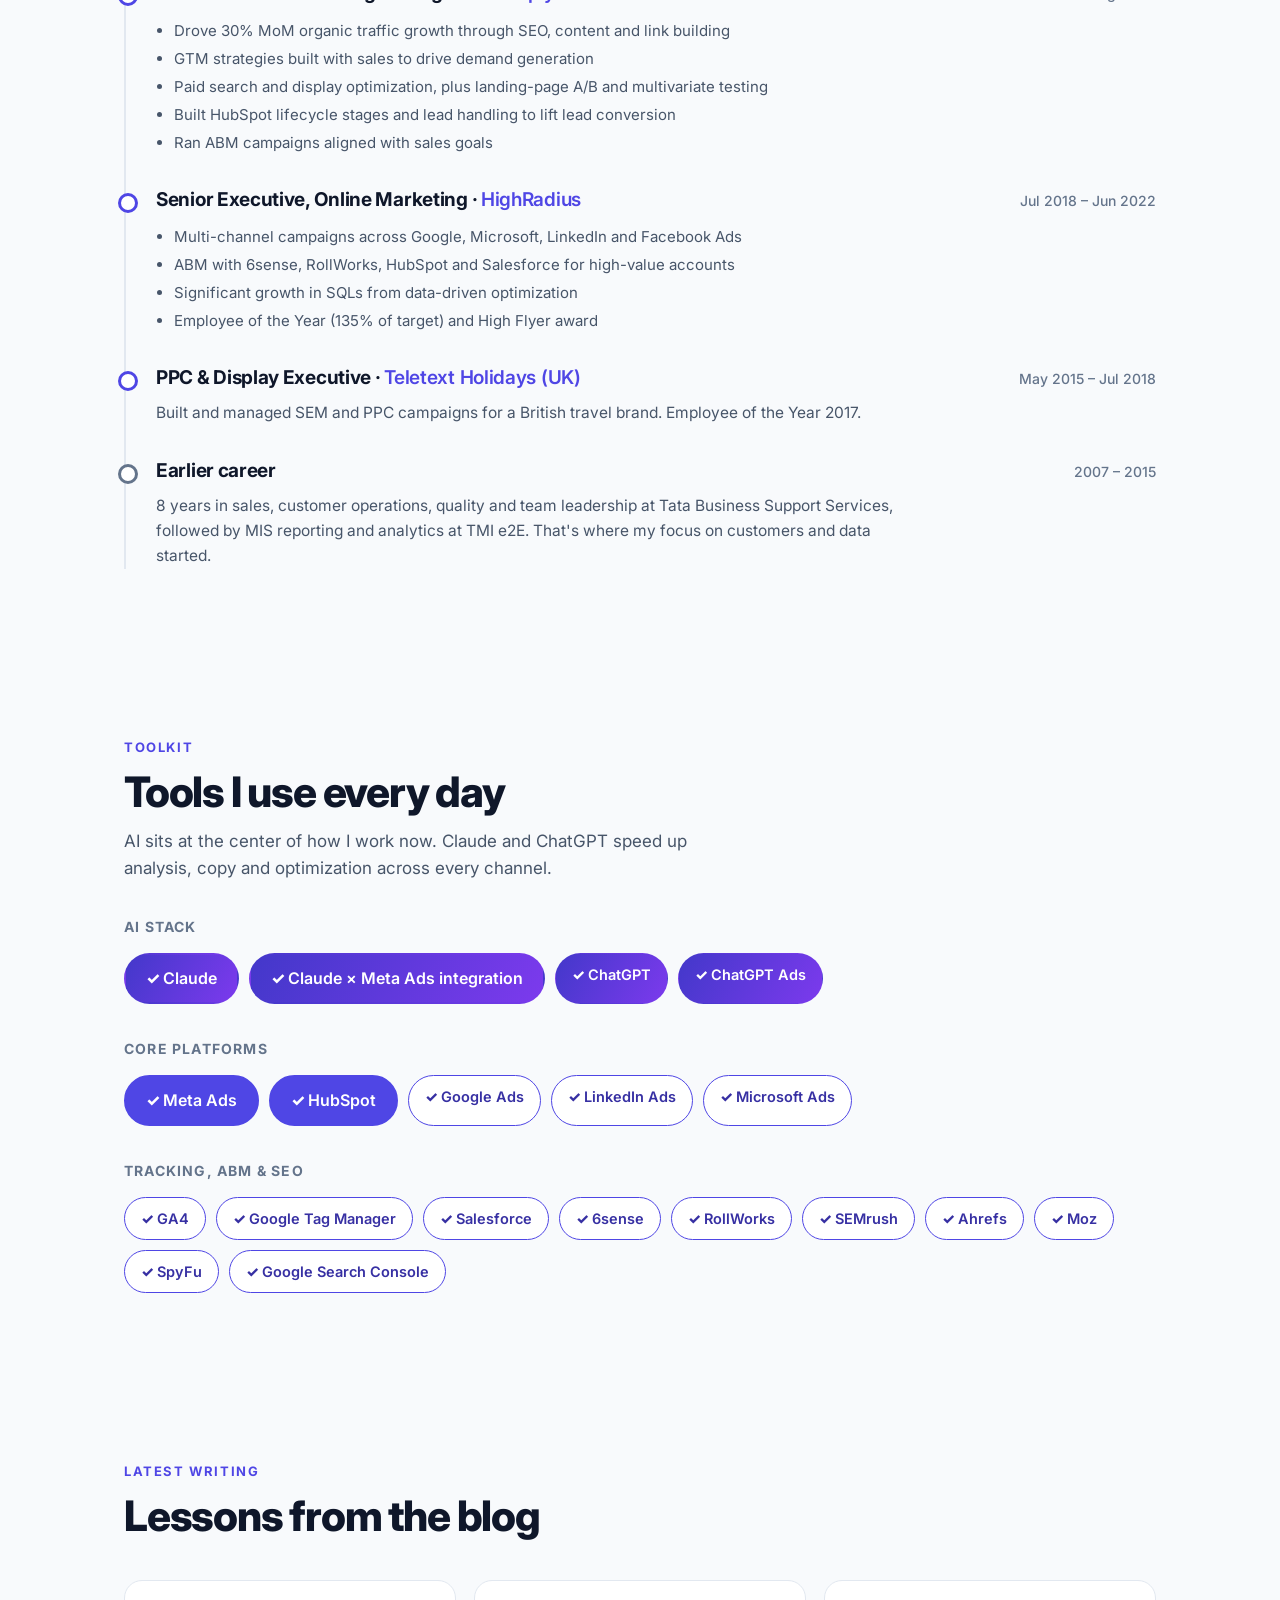
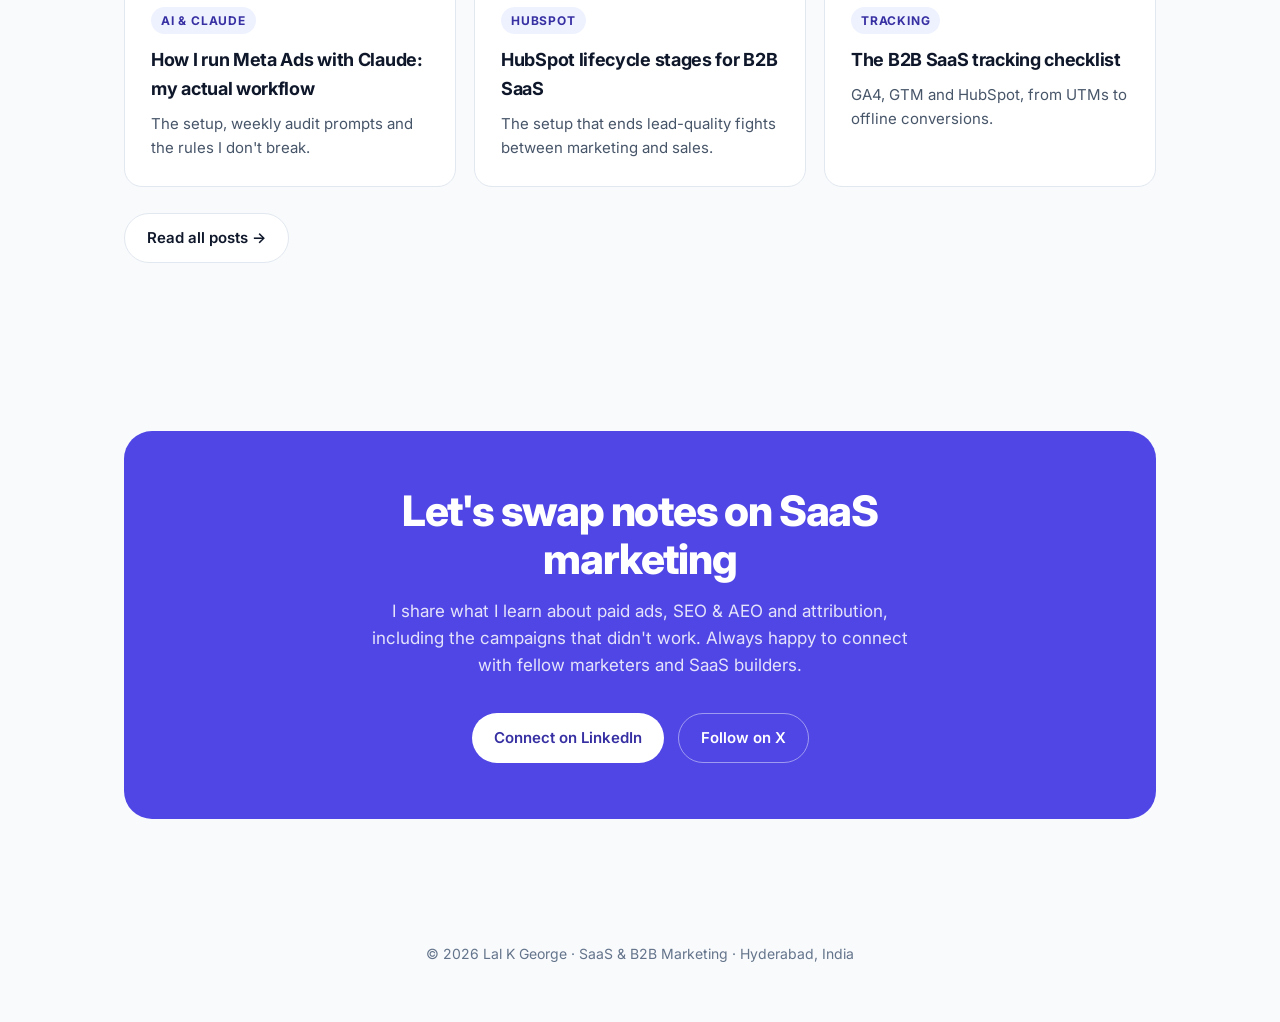
==== commit a8be195c: "Add blog with 4 posts, sitemap, RSS feed and robots.txt Co-Authored-By: Claude Opus 5.5 <noreply@ant" ====
--- a/index.html
+++ b/index.html
@@ -9,6 +9,8 @@
 <meta property="og:description" content="SaaS marketer sharing real lessons on paid ads, SEO & AEO, ABM and attribution.">
 <meta property="og:type" content="website">
 <link rel="icon" href="data:image/svg+xml,<svg xmlns='http://www.w3.org/2000/svg' viewBox='0 0 100 100'><rect width='100' height='100' rx='22' fill='%234f46e5'/><text x='50' y='66' font-size='46' font-family='Arial' font-weight='800' fill='white' text-anchor='middle'>LG</text></svg>">
+<link rel="alternate" type="application/rss+xml" title="Lal K George: SaaS marketing blog" href="https://lalkgeorge.github.io/feed.xml">
+<link rel="canonical" href="https://lalkgeorge.github.io/">
 <link rel="preconnect" href="https://fonts.googleapis.com">
 <link rel="preconnect" href="https://fonts.gstatic.com" crossorigin>
 <link href="https://fonts.googleapis.com/css2?family=Inter:wght@400;500;600;700;800&display=swap" rel="stylesheet">
@@ -91,6 +93,11 @@
 .job ul{margin-top:10px;padding-left:18px;color:var(--muted);font-size:15px;display:grid;gap:4px;max-width:760px}
 .job.earlier:before{border-color:var(--soft)}
 
+/* blog links */
+.post-link{text-decoration:none;transition:transform .15s ease,box-shadow .15s ease}
+.post-link:hover{transform:translateY(-2px);box-shadow:0 14px 40px -20px rgba(79,70,229,.45)}
+.pill{display:inline-block;font-size:12px;font-weight:700;letter-spacing:.8px;text-transform:uppercase;color:var(--accent-ink);background:var(--accent-bg);padding:4px 10px;border-radius:999px;margin-bottom:12px}
+
 /* featured AI card */
 .feature{grid-column:1/-1;display:grid;grid-template-columns:1.3fr 1fr;gap:28px;align-items:center;background:linear-gradient(120deg,#4338ca,#7c3aed);color:#fff;border:none}
 .feature h3{font-size:24px;letter-spacing:-.5px}
@@ -134,6 +141,7 @@
 }
 @media (max-width:420px){ .wrap{padding:0 16px} .stat b{font-size:28px} }
 </style>
+<!-- analytics -->
 </head>
 <body>
 
@@ -145,6 +153,7 @@
       <a href="#results">Results</a>
       <a href="#experience">Experience</a>
       <a href="#toolkit">Toolkit</a>
+      <a href="blog/">Blog</a>
     </div>
     <a class="btn btn-primary" href="#contact">Connect</a>
   </div>
@@ -317,6 +326,19 @@
   </div>
 </section>
 
+<section id="writing">
+  <div class="wrap">
+    <div class="label">Latest writing</div>
+    <h2>Lessons from the blog</h2>
+    <div class="grid3">
+      <a class="card post-link" href="blog/how-i-run-meta-ads-with-claude/"><span class="pill">AI &amp; Claude</span><h3>How I run Meta Ads with Claude: my actual workflow</h3><p>The setup, weekly audit prompts and the rules I don't break.</p></a>
+      <a class="card post-link" href="blog/hubspot-lifecycle-stages-b2b-saas/"><span class="pill">HubSpot</span><h3>HubSpot lifecycle stages for B2B SaaS</h3><p>The setup that ends lead-quality fights between marketing and sales.</p></a>
+      <a class="card post-link" href="blog/b2b-saas-tracking-checklist/"><span class="pill">Tracking</span><h3>The B2B SaaS tracking checklist</h3><p>GA4, GTM and HubSpot, from UTMs to offline conversions.</p></a>
+    </div>
+    <div style="margin-top:26px"><a class="btn btn-ghost" href="blog/">Read all posts →</a></div>
+  </div>
+</section>
+
 <section id="contact">
   <div class="wrap">
     <div class="contact">
